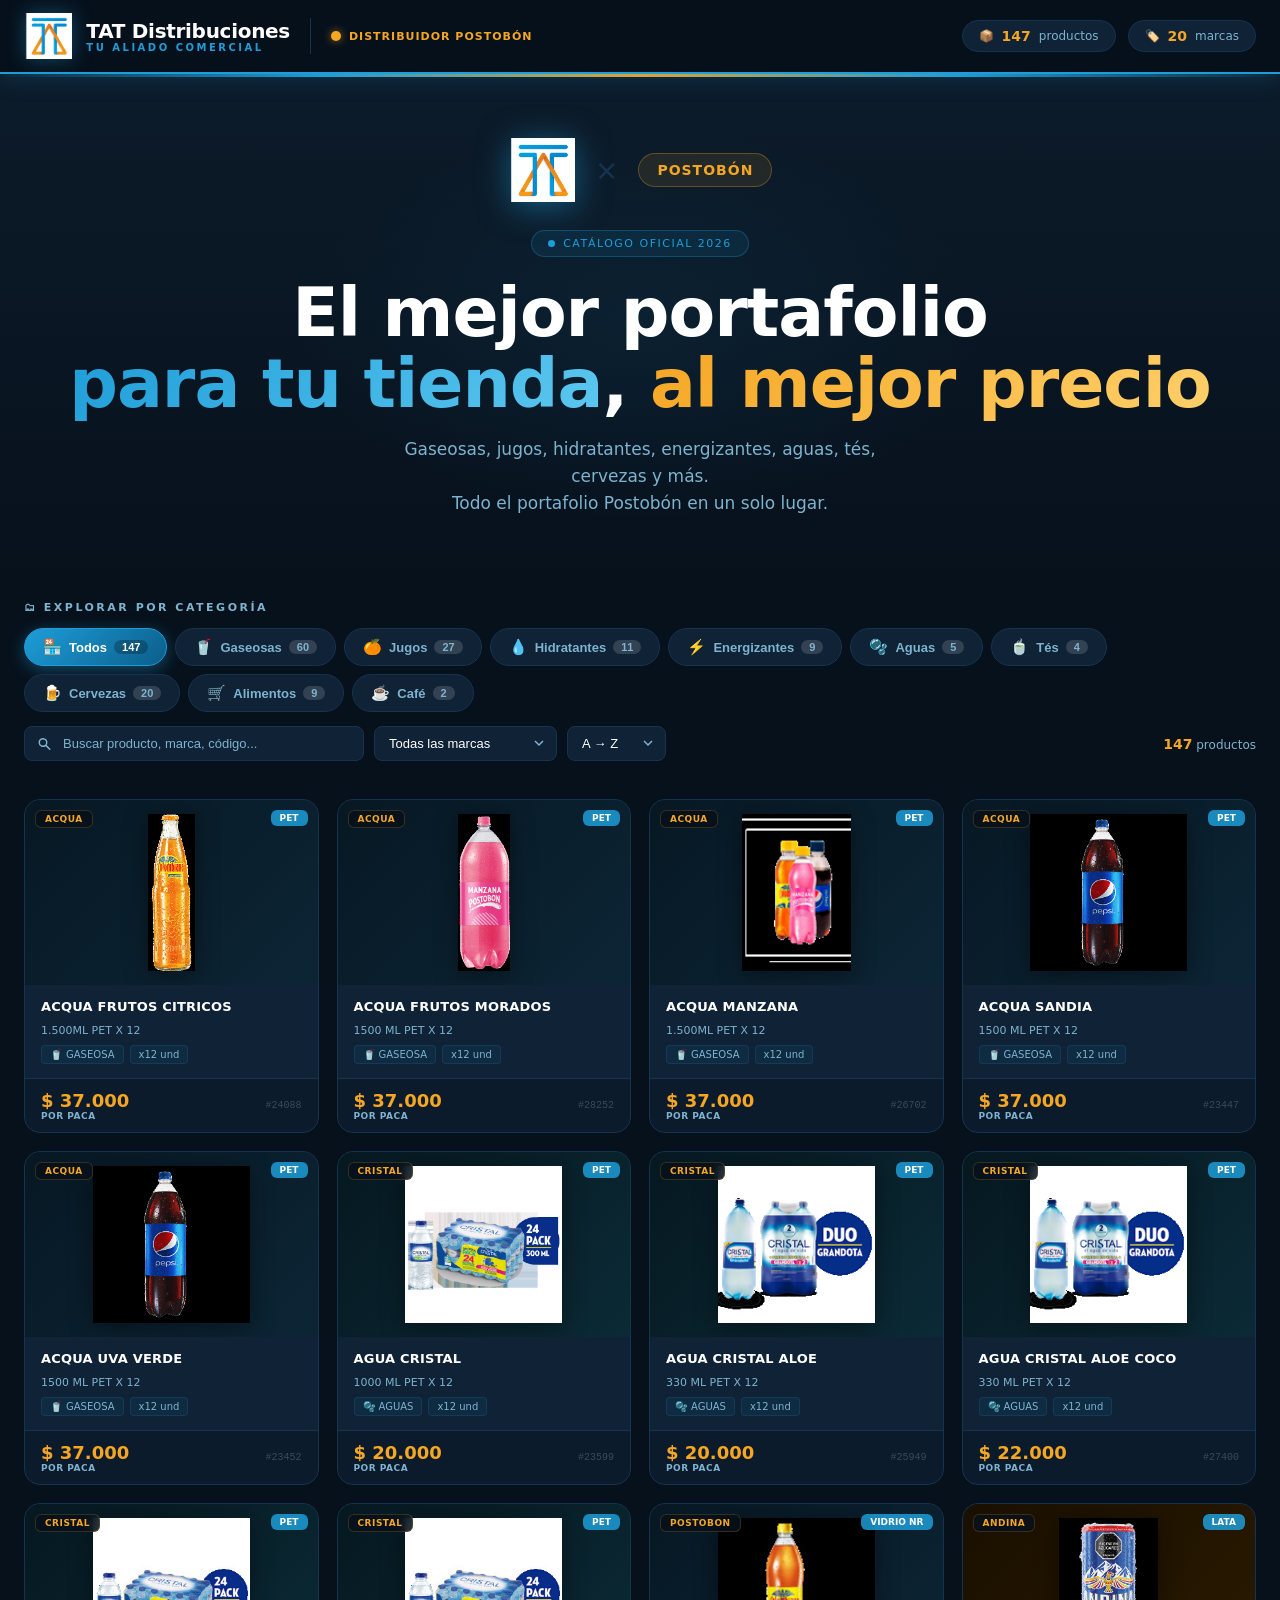
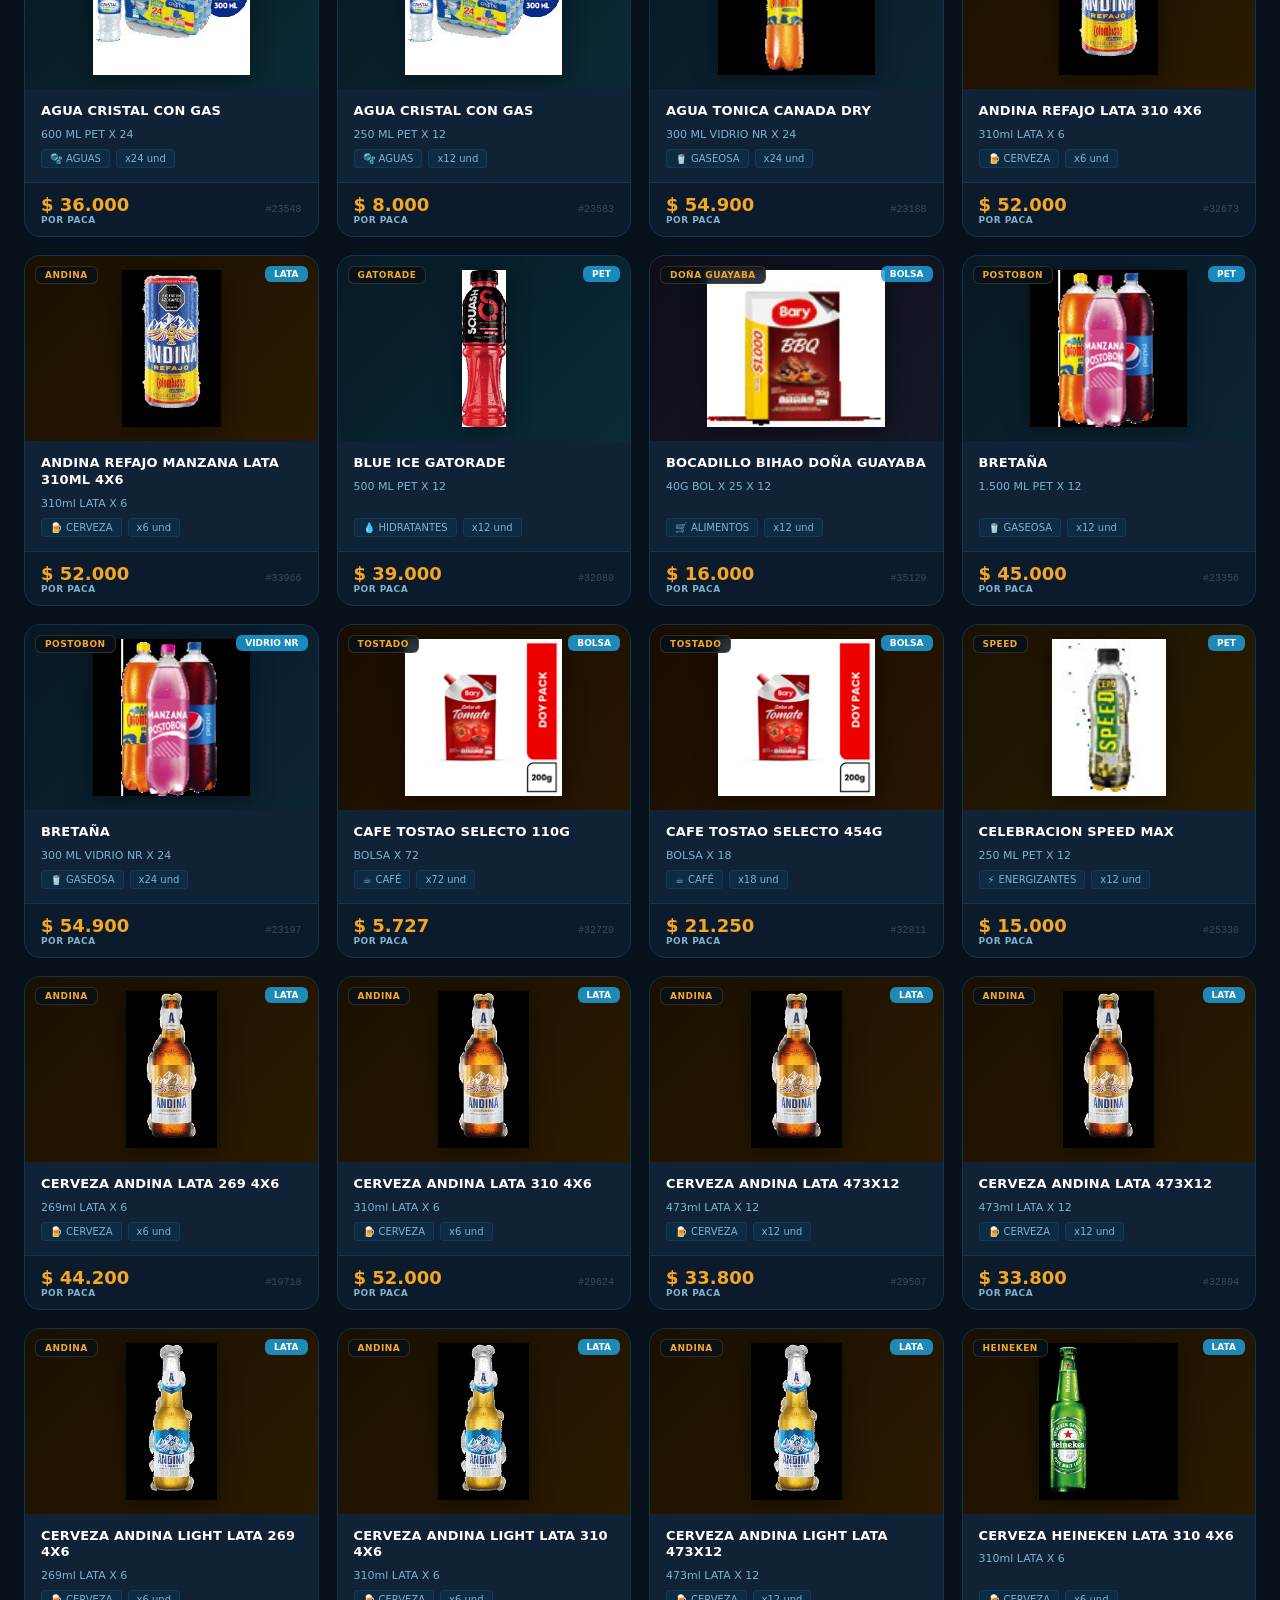
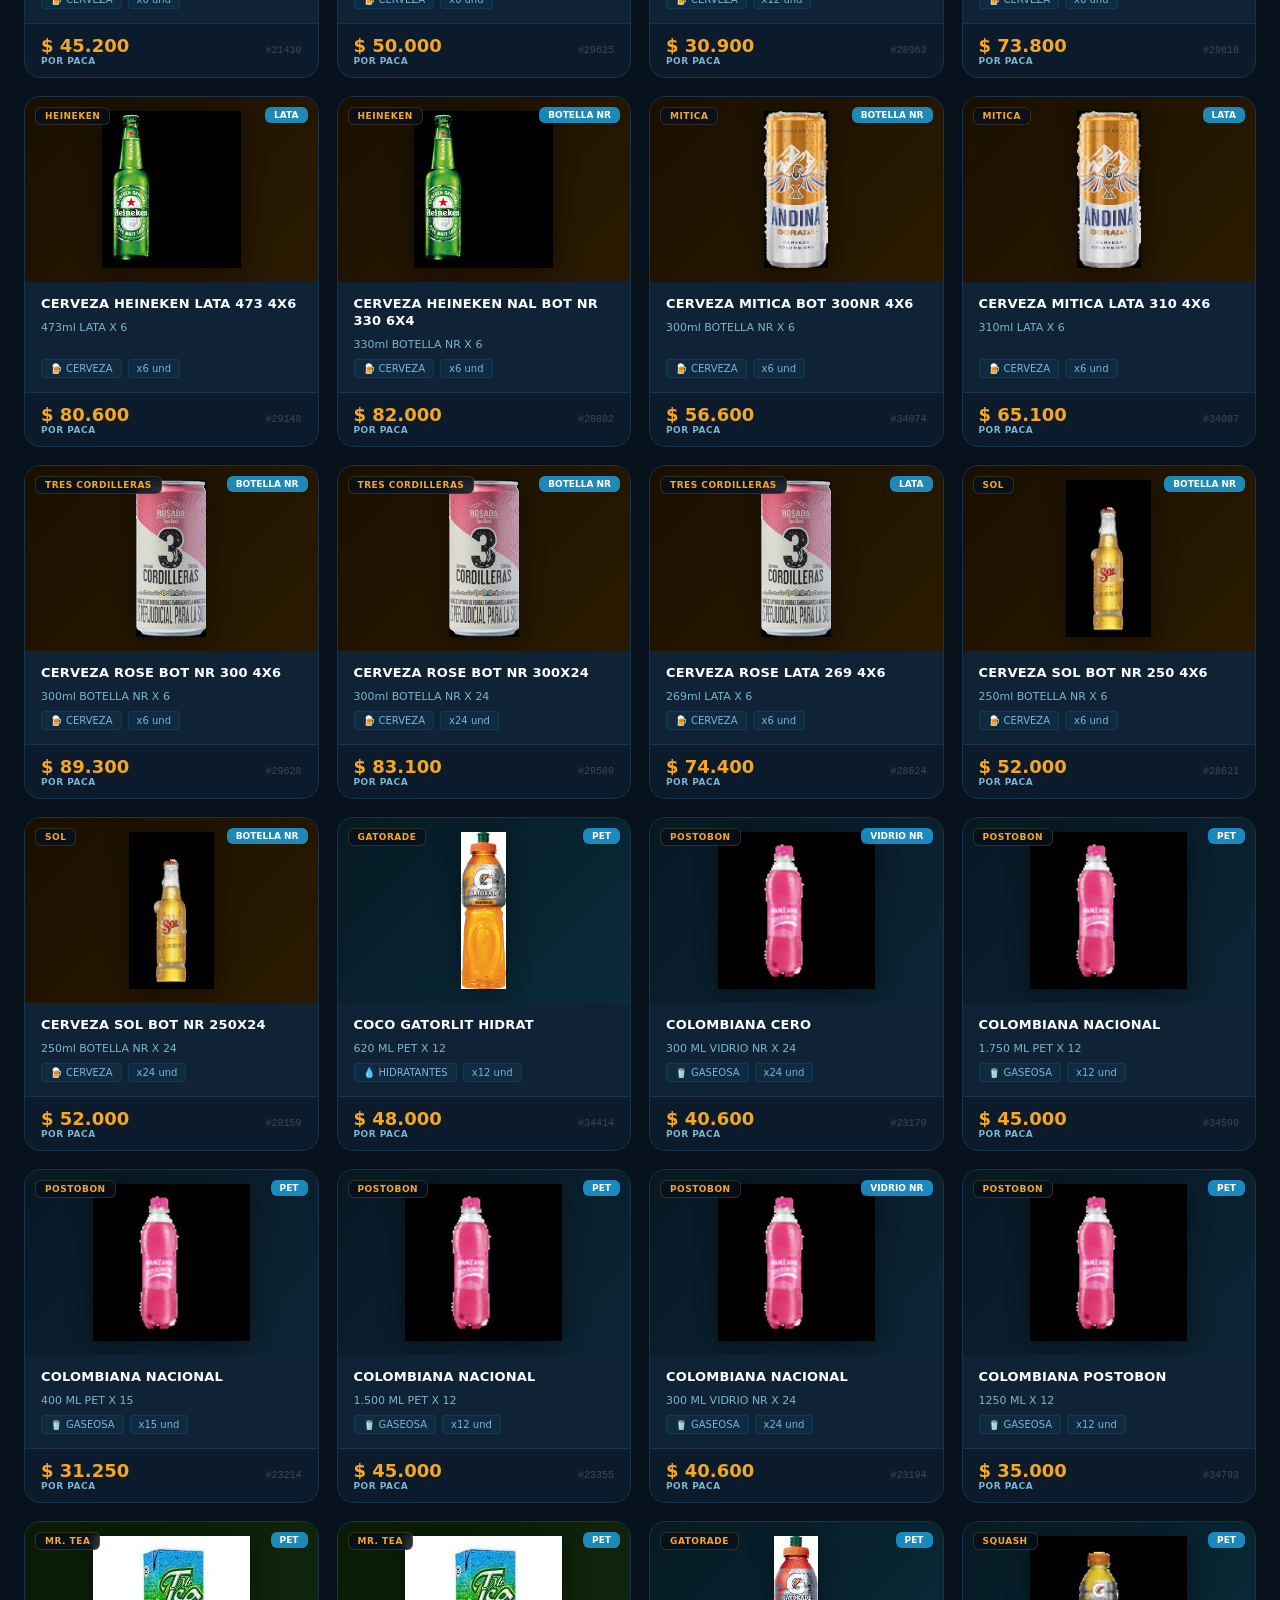
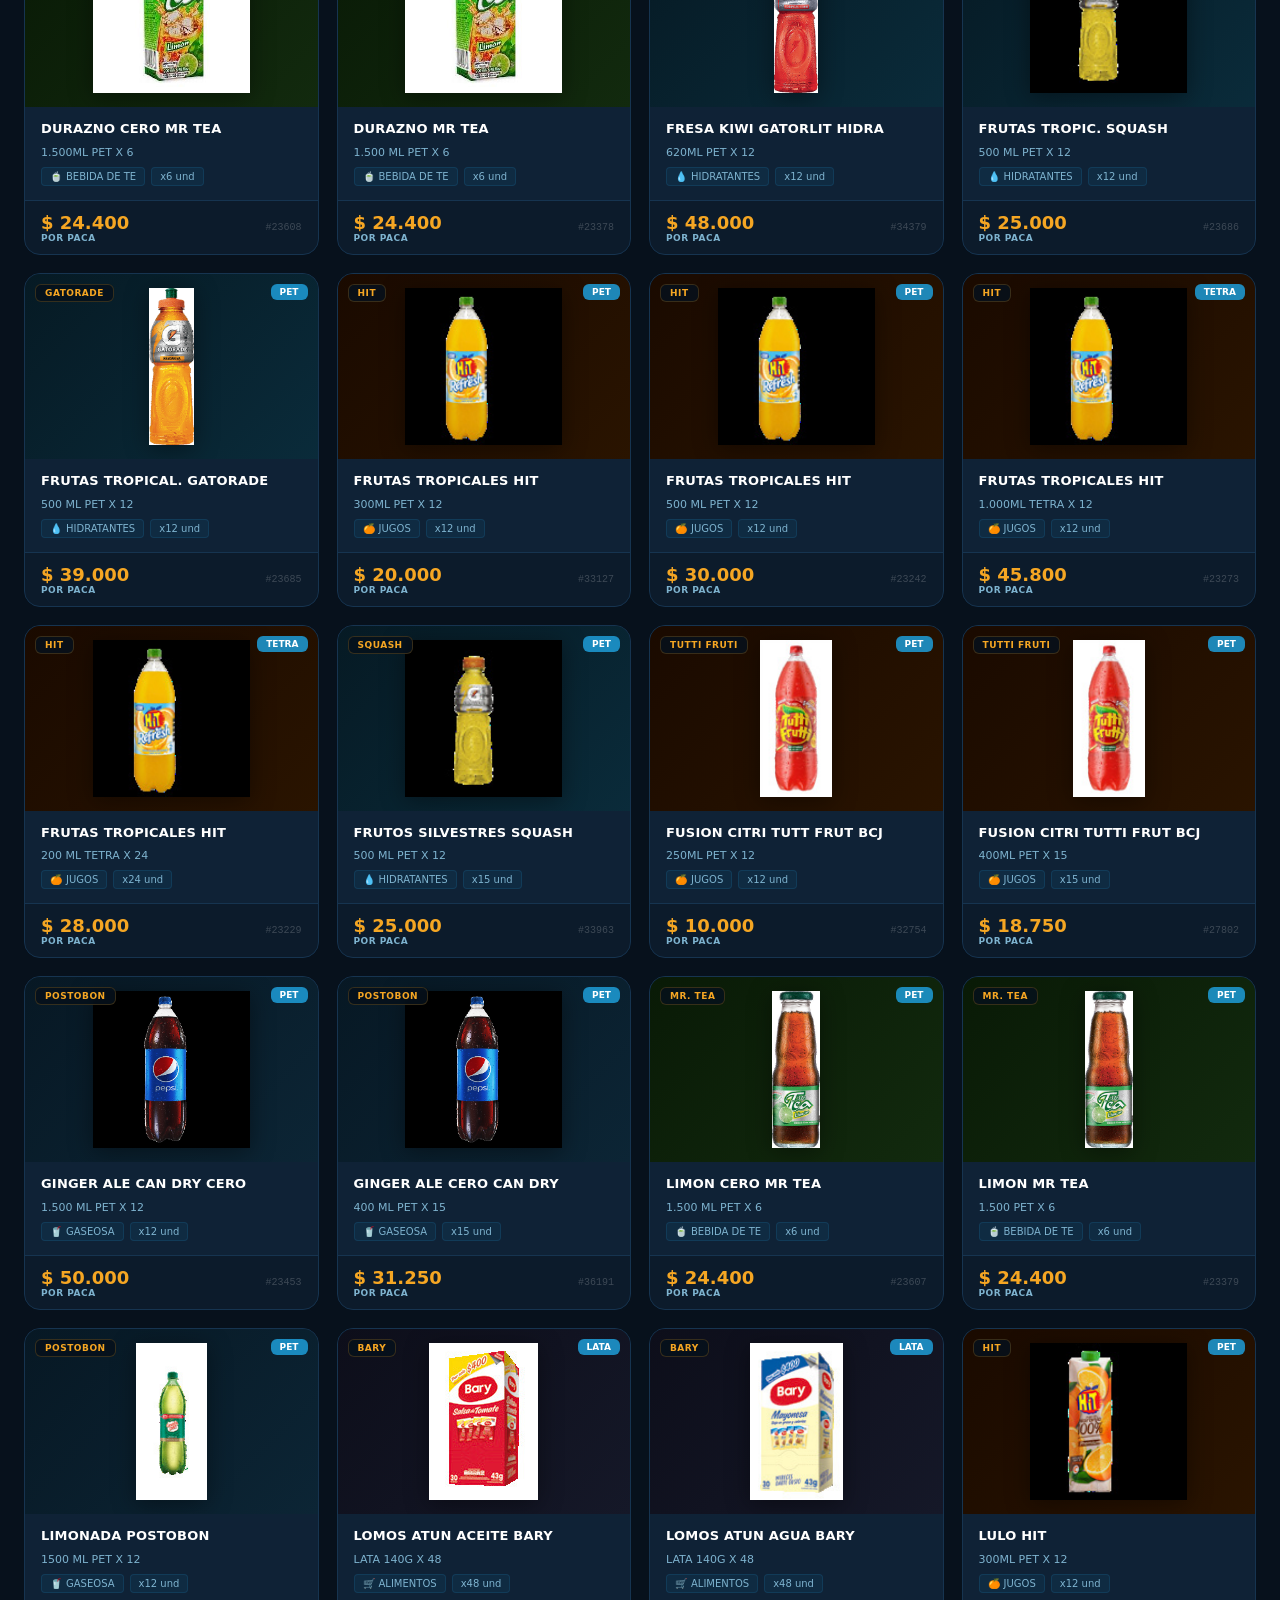
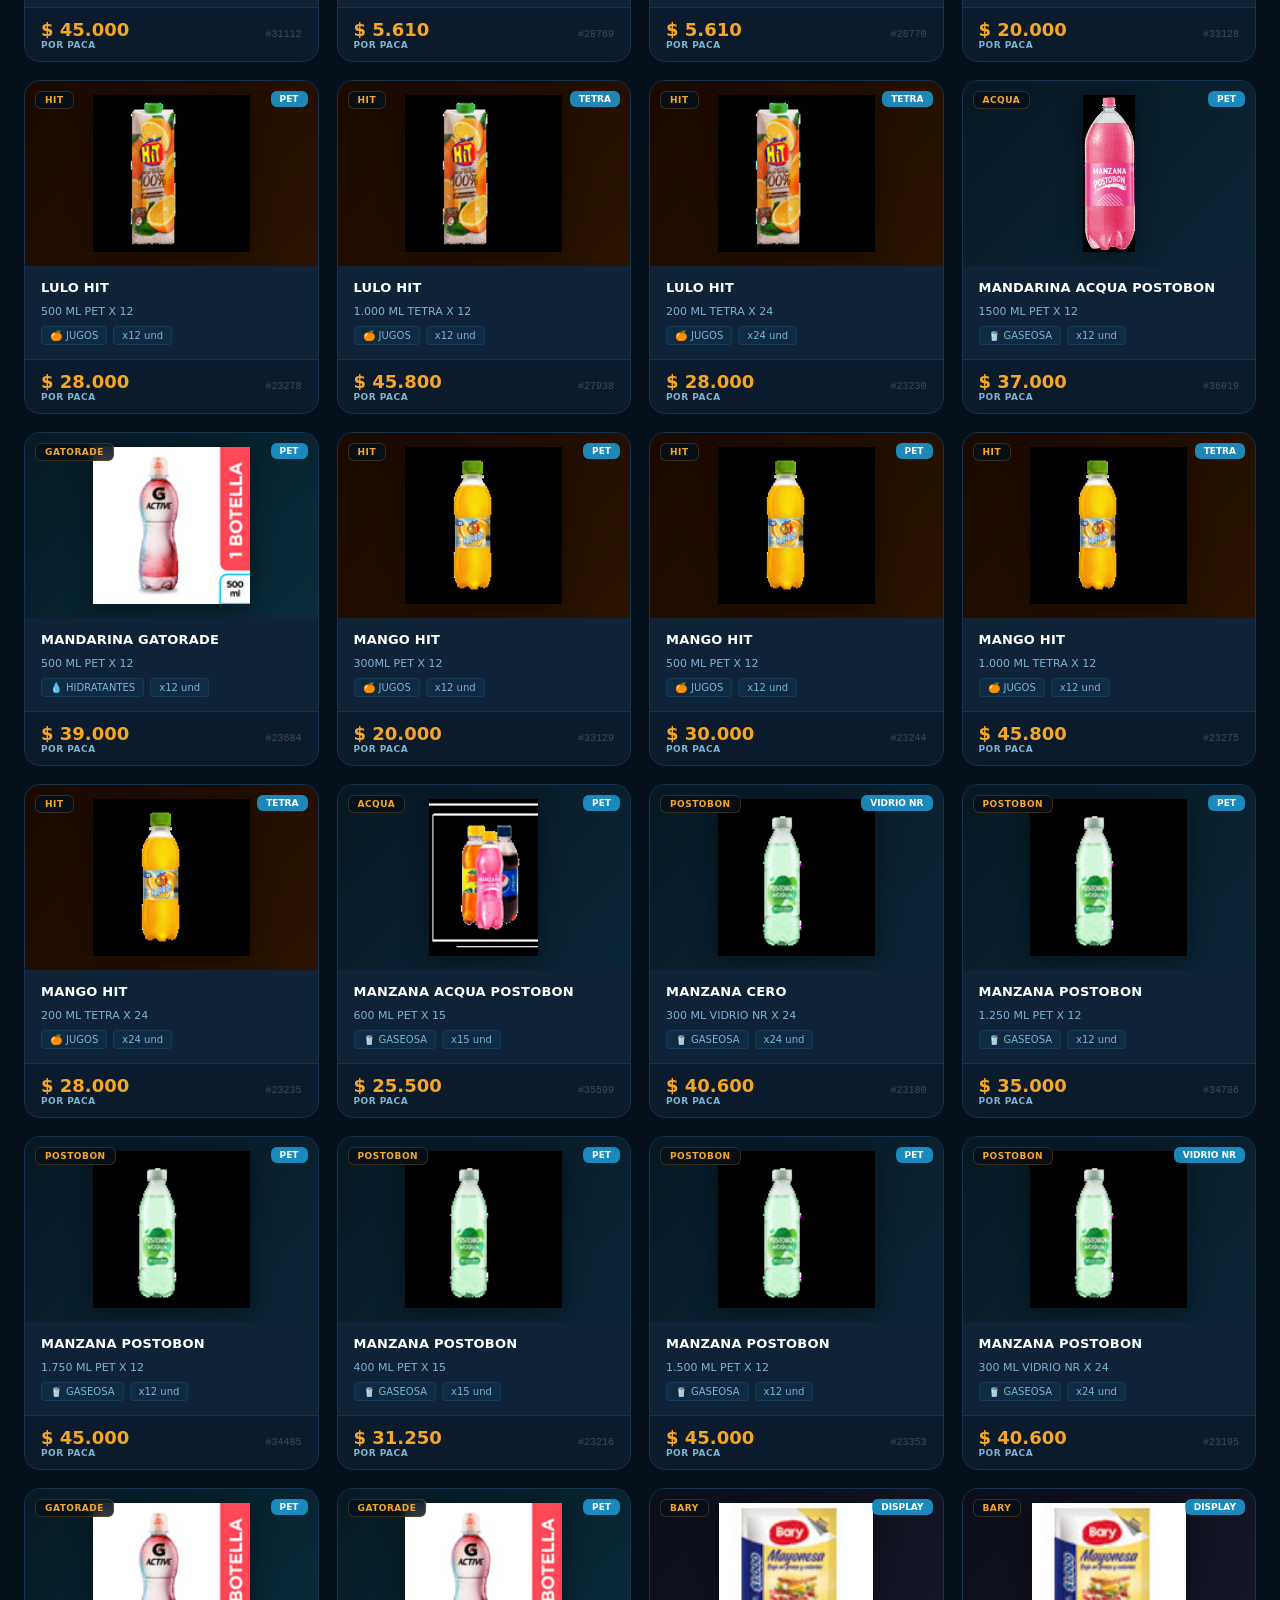
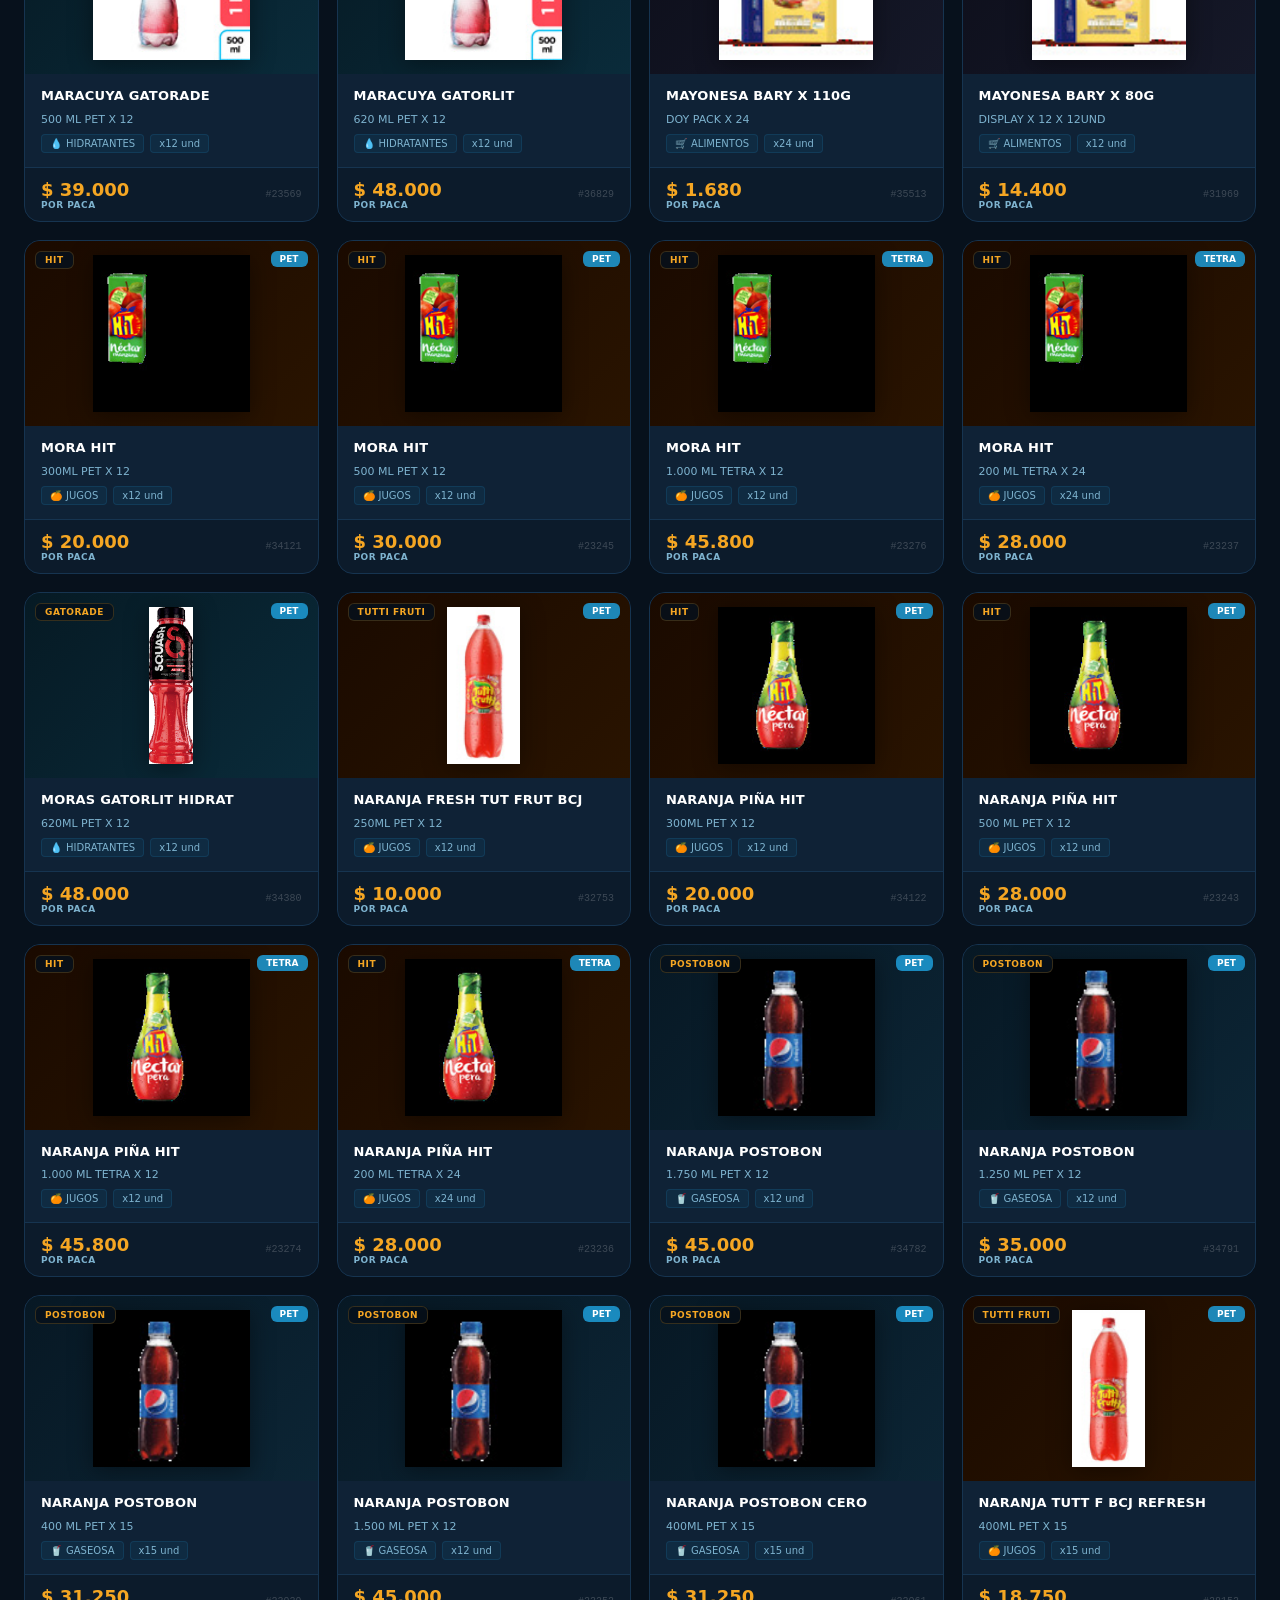
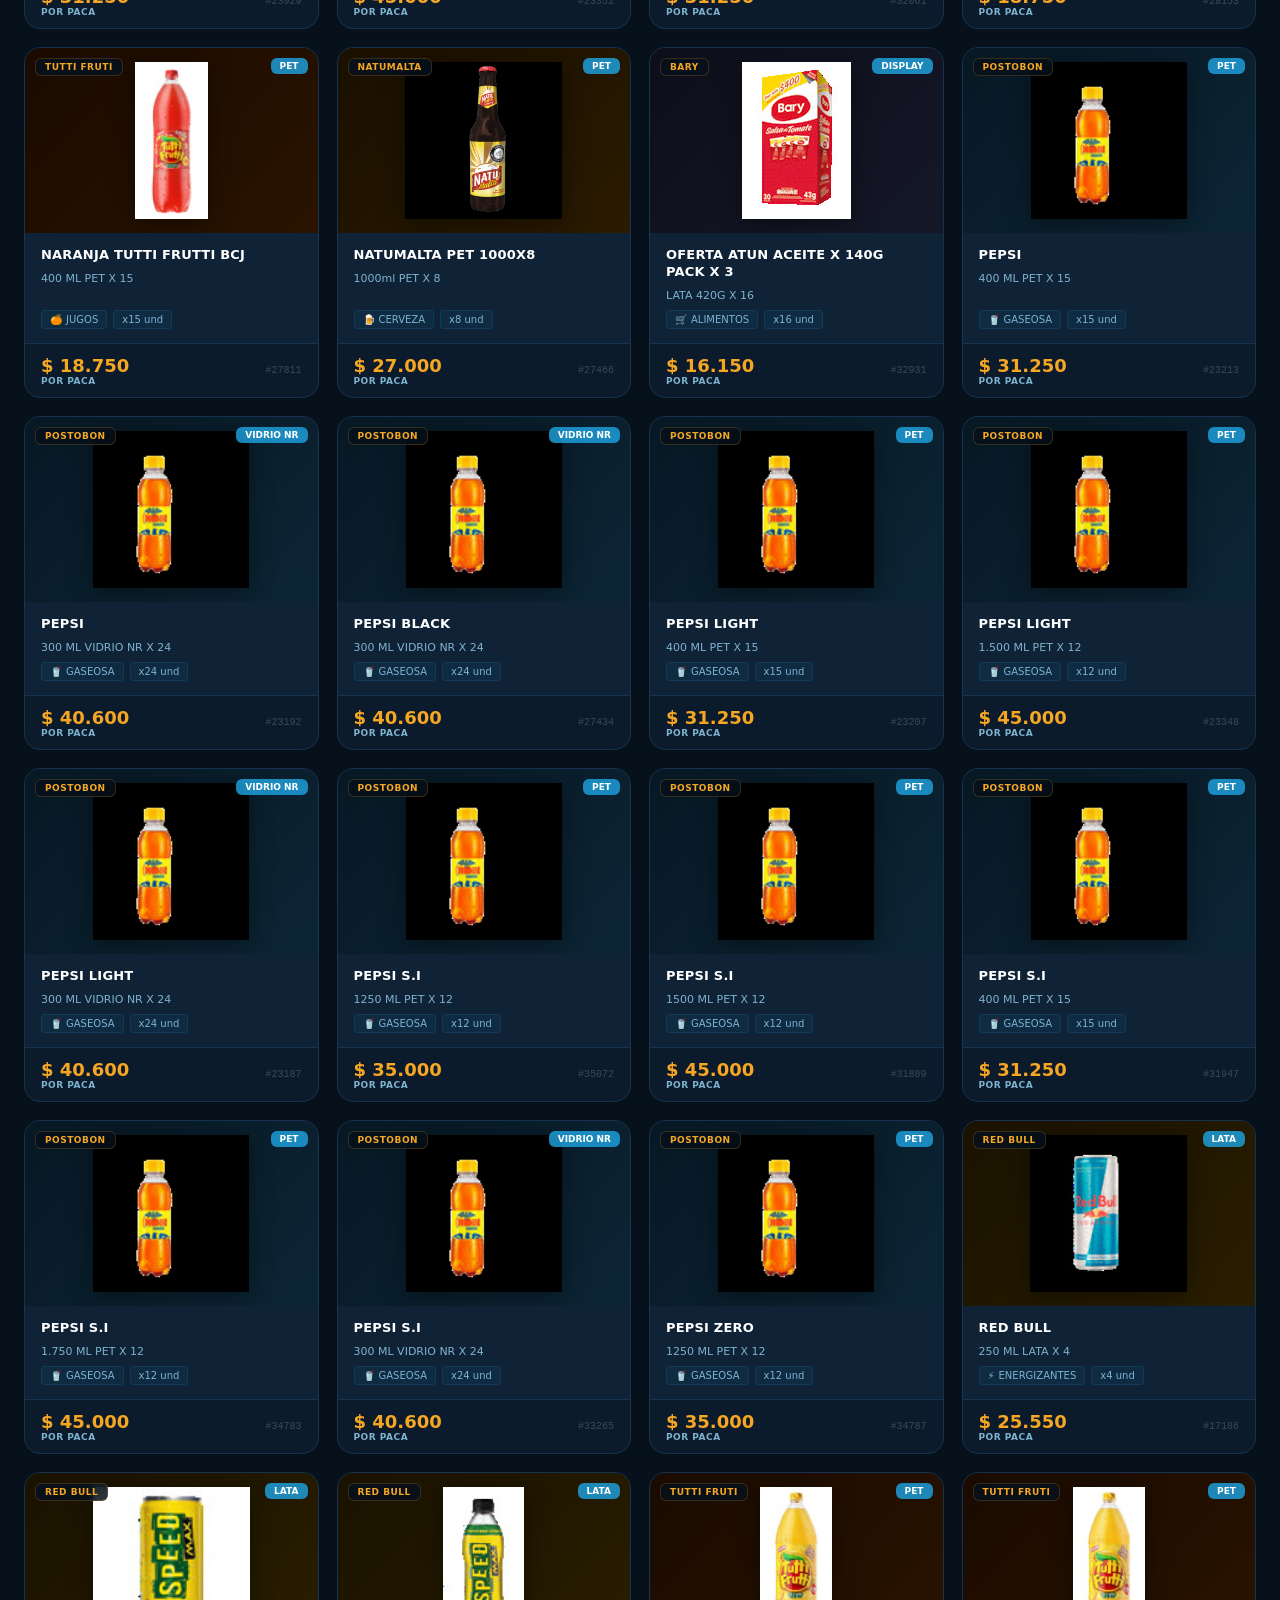
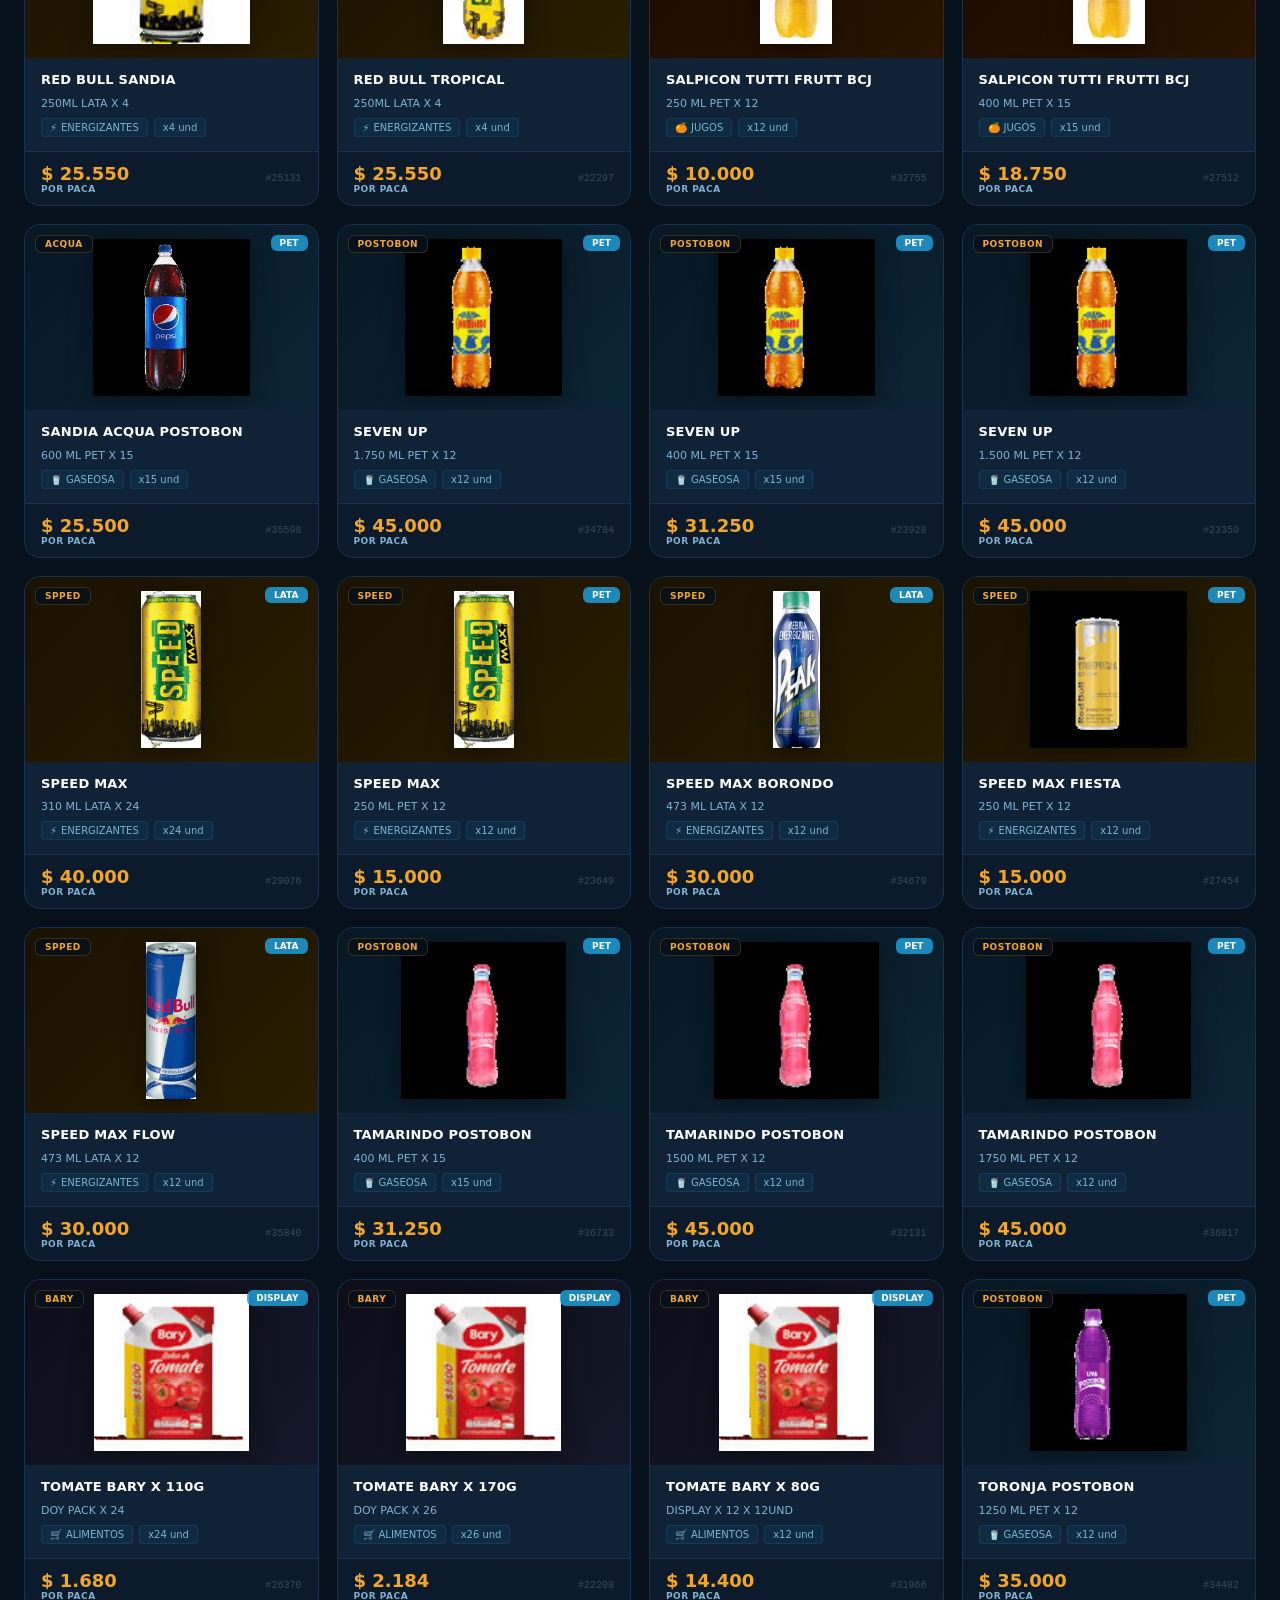
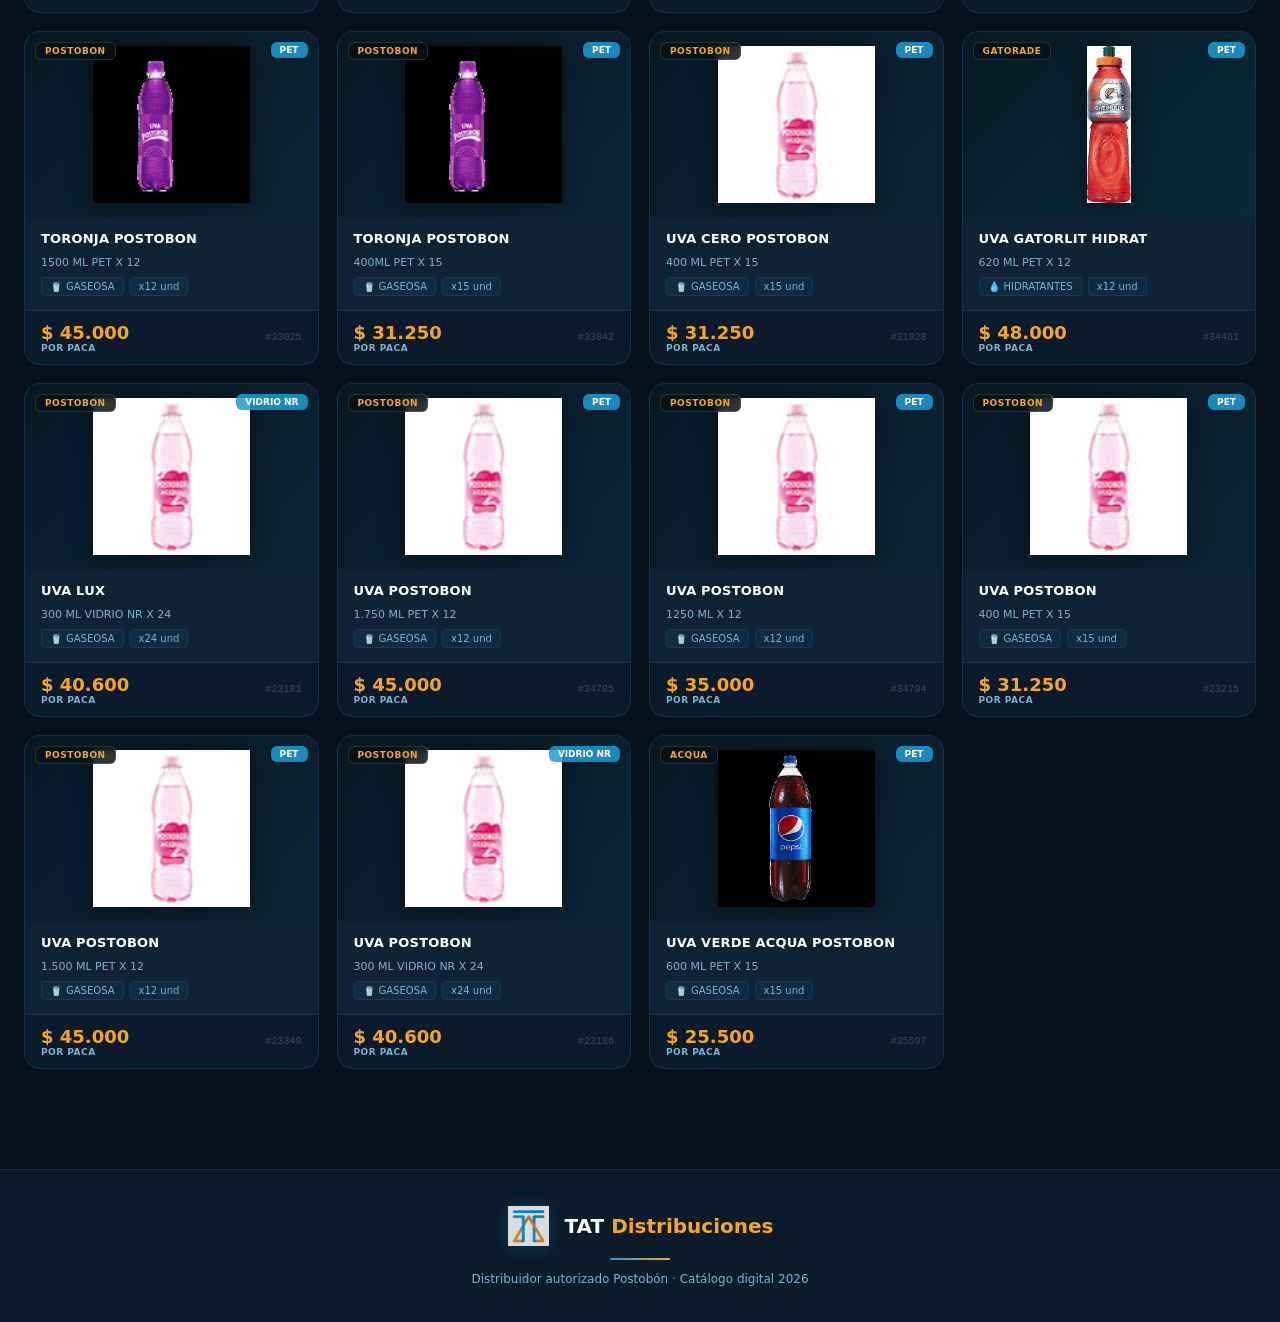
==== index.html @ f83765ce "Catalogo Postobon - TAT Distribuciones" ====
<!DOCTYPE html>
<html lang="es">
<head>
  <meta charset="UTF-8">
  <meta name="viewport" content="width=device-width, initial-scale=1.0">
  <title>Catálogo Postobón — TAT Distribuciones</title>
  <meta name="description" content="Catálogo digital de productos Postobón. Distribuido por TAT. Gaseosas, jugos, hidratantes, energizantes, aguas, cervezas y más.">
  <link rel="stylesheet" href="assets/css/styles.css">
</head>
<body>

  <!-- ===== HEADER ===== -->
  <header class="header">
    <div class="header-inner">

      <!-- Logo TAT -->
      <div class="logo-area">
        <img src="logo_tat.png" alt="TAT Distribuciones" class="logo-img">
        <div class="logo-text">
          <span class="brand">TAT Distribuciones</span>
          <span class="sub">Tu aliado comercial</span>
        </div>
      </div>

      <div class="logo-divider"></div>

      <!-- Asociación con Postobón -->
      <div class="logo-postobon">
        <div class="postobon-dot"></div>
        <span class="postobon-label">Distribuidor Postobón</span>
      </div>

      <!-- Stats -->
      <div class="header-stats">
        <div class="stat-pill">📦 <strong id="total-productos">—</strong> productos</div>
        <div class="stat-pill">🏷️ <strong id="total-marcas">—</strong> marcas</div>
      </div>

    </div>
  </header>

  <!-- ===== HERO ===== -->
  <section class="hero">
    <!-- Logos en hero -->
    <div class="hero-logo-banner">
      <img src="logo_tat.png" alt="TAT" class="hero-logo-img">
      <span class="hero-x">×</span>
      <div class="hero-postobon-badge">
        <span>Postobón</span>
      </div>
    </div>

    <div class="hero-badge">Catálogo Oficial 2026</div>

    <h1>
      El mejor portafolio<br>
      <span class="hl-azul">para tu tienda</span>,
      <span class="hl-naranja">al mejor precio</span>
    </h1>
    <p class="hero-sub">
      Gaseosas, jugos, hidratantes, energizantes, aguas, tés, cervezas y más.<br>
      Todo el portafolio Postobón en un solo lugar.
    </p>
  </section>

  <!-- ===== FILTROS DE CATEGORÍAS ===== -->
  <section class="filter-section">
    <div class="filter-title">🗂 Explorar por categoría</div>
    <div class="cat-tabs" id="cat-tabs"></div>
  </section>

  <!-- ===== FILTROS SECUNDARIOS ===== -->
  <div class="secondary-filters">

    <!-- BÚSQUEDA aquí junto a los filtros -->
    <div class="search-wrapper-inline">
      <svg class="search-icon-inline" viewBox="0 0 20 20" fill="currentColor" width="15" height="15">
        <path fill-rule="evenodd" d="M8 4a4 4 0 100 8 4 4 0 000-8zM2 8a6 6 0 1110.89 3.476l4.817 4.817a1 1 0 01-1.414 1.414l-4.816-4.816A6 6 0 012 8z" clip-rule="evenodd"/>
      </svg>
      <input
        type="search"
        id="search-input"
        class="search-input-inline"
        placeholder="Buscar producto, marca, código..."
        autocomplete="off"
      >
    </div>

    <select id="filter-marca" class="filter-select" title="Filtrar por marca">
      <option value="TODAS">Todas las marcas</option>
    </select>

    <select id="filter-orden" class="filter-select" title="Ordenar">
      <option value="nombre">A → Z</option>
      <option value="precio-asc">Precio ↑</option>
      <option value="precio-desc">Precio ↓</option>
      <option value="codigo">Código</option>
      <option value="marca">Marca</option>
    </select>

    <div class="results-info" id="results-count"><strong>—</strong> productos</div>
  </div>

  <!-- ===== GRID DE PRODUCTOS ===== -->
  <main class="products-section">
    <div class="products-grid" id="products-grid"></div>
    <div class="empty-state" id="empty-state">
      <div class="empty-icon">🔍</div>
      <h3>Sin resultados</h3>
      <p>Intenta con otro término o cambia los filtros.</p>
    </div>
  </main>

  <!-- ===== MODAL ===== -->
  <div class="modal-overlay" id="modal-overlay">
    <div class="modal" role="dialog" aria-modal="true">
      <div class="modal-header">
        <span class="modal-cat-badge" id="modal-cat">Categoría</span>
        <button class="modal-close" onclick="cerrarModal()" aria-label="Cerrar">✕</button>
      </div>

      <div class="modal-image" id="modal-image"></div>

      <div class="modal-body">
        <h2 class="modal-nombre" id="modal-nombre"></h2>
        <p class="modal-presentacion" id="modal-presentacion"></p>

        <div class="modal-precio-block">
          <div class="modal-precio" id="modal-precio"></div>
          <div class="modal-precio-info">
            <span>Precio por paca</span>
            <strong id="modal-unidades"></strong>
          </div>
        </div>

        <div class="modal-grid">
          <div class="modal-field">
            <div class="modal-field-label">🏷️ Marca</div>
            <div class="modal-field-value" id="modal-marca"></div>
          </div>
          <div class="modal-field">
            <div class="modal-field-label">🍓 Sabor</div>
            <div class="modal-field-value" id="modal-sabor"></div>
          </div>
          <div class="modal-field">
            <div class="modal-field-label">📦 Embalaje</div>
            <div class="modal-field-value" id="modal-embalaje"></div>
          </div>
          <div class="modal-field">
            <div class="modal-field-label">⚖️ Peso unitario</div>
            <div class="modal-field-value" id="modal-peso"></div>
          </div>
          <div class="modal-field">
            <div class="modal-field-label">🔢 ID Producto</div>
            <div class="modal-field-value" id="modal-id"></div>
          </div>
          <div class="modal-field">
            <div class="modal-field-label">📊 Almacenaje</div>
            <div class="modal-field-value">Seco</div>
          </div>
        </div>

        <div class="modal-barcode">
          <div>
            <div class="modal-field-label" style="margin-bottom:4px">🔍 Código de barras</div>
            <div class="barcode-number" id="modal-barcode-num"></div>
          </div>
        </div>
      </div>
    </div>
  </div>

  <!-- ===== SCROLL TOP ===== -->
  <button class="scroll-top" id="scroll-top" onclick="window.scrollTo({top:0,behavior:'smooth'})" aria-label="Ir arriba">↑</button>

  <!-- ===== FOOTER ===== -->
  <footer class="footer">
    <div class="footer-logo">
      <img src="logo_tat.png" alt="TAT" class="footer-logo-img">
      <div class="footer-brand">TAT <span>Distribuciones</span></div>
    </div>
    <div class="footer-line"></div>
    <p class="footer-text">Distribuidor autorizado Postobón · Catálogo digital 2026</p>
  </footer>

  <!-- ===== SCRIPTS ===== -->
  <script src="assets/js/productos.js"></script>
  <script src="assets/js/app.js"></script>
  <script>
    document.addEventListener('DOMContentLoaded', () => {
      document.body.classList.add('loaded');
    });
  </script>

</body>
</html>
---- assets/css/styles.css ----
/* ===== RESET & BASE ===== */
*, *::before, *::after { box-sizing: border-box; margin: 0; padding: 0; }

:root {
  /* ===== COLORES TAT / DISTRIBUIDORA ===== */
  --azul:          #1E9DD8;
  --azul-oscuro:   #1580B5;
  --azul-profundo: #0B5E8A;
  --naranja:       #F5A623;
  --naranja-oscuro:#D4881A;
  --naranja-claro: #FFB940;

  /* ===== FONDOS ===== */
  --fondo:         #07111C;
  --fondo-medio:   #0C1B2A;
  --fondo-card:    #0F2236;
  --fondo-borde:   #163450;
  --fondo-hover:   #1A3D5C;

  /* ===== TEXTO ===== */
  --blanco:        #ffffff;
  --gris-claro:    #e0edf5;
  --gris-texto:    #7EB3CF;

  /* ===== UTILIDADES ===== */
  --sombra:        0 8px 32px rgba(0,0,0,0.5);
  --sombra-azul:   0 8px 32px rgba(30,157,216,0.25);
  --sombra-naranja:0 8px 32px rgba(245,166,35,0.25);
  --radio:         16px;
  --radio-sm:      8px;
  --transicion:    all 0.3s cubic-bezier(0.4, 0, 0.2, 1);
}

html { scroll-behavior: smooth; }

body {
  font-family: 'Segoe UI', system-ui, -apple-system, sans-serif;
  background: var(--fondo);
  color: var(--blanco);
  min-height: 100vh;
  overflow-x: hidden;
}

body { opacity: 0; transition: opacity 0.3s ease; }
body.loaded { opacity: 1; }

/* ===== SCROLLBAR ===== */
::-webkit-scrollbar { width: 6px; }
::-webkit-scrollbar-track { background: var(--fondo-medio); }
::-webkit-scrollbar-thumb { background: var(--azul); border-radius: 3px; }
::-webkit-scrollbar-thumb:hover { background: var(--naranja); }

/* ===== HEADER ===== */
.header {
  position: sticky;
  top: 0;
  z-index: 100;
  background: rgba(7,17,28,0.97);
  backdrop-filter: blur(20px);
  border-bottom: 2px solid var(--azul);
  box-shadow: 0 4px 24px rgba(30,157,216,0.2);
}

.header-inner {
  max-width: 1400px;
  margin: 0 auto;
  padding: 0 24px;
  height: 72px;
  display: flex;
  align-items: center;
  gap: 20px;
}

/* Eliminar el search viejo del header si queda vacío */
.search-wrapper { display: none; }
.search-input { display: none; }

/* ===== LOGO ===== */
.logo-area {
  display: flex;
  align-items: center;
  gap: 14px;
  flex-shrink: 0;
}

.logo-img {
  height: 46px;
  width: auto;
  filter: drop-shadow(0 0 10px rgba(30,157,216,0.4));
}

.logo-text {
  display: flex;
  flex-direction: column;
  line-height: 1.1;
}

.logo-text .brand {
  font-size: 20px;
  font-weight: 800;
  color: var(--blanco);
  letter-spacing: -0.3px;
}

.logo-text .sub {
  font-size: 10px;
  color: var(--azul);
  font-weight: 600;
  letter-spacing: 2.5px;
  text-transform: uppercase;
}

.logo-divider {
  width: 1px;
  height: 36px;
  background: var(--fondo-borde);
  flex-shrink: 0;
}

.logo-postobon {
  display: flex;
  align-items: center;
  gap: 8px;
}

.postobon-dot {
  width: 10px;
  height: 10px;
  background: var(--naranja);
  border-radius: 50%;
  box-shadow: 0 0 8px rgba(245,166,35,0.6);
  animation: pulse-dot 2s infinite;
}

@keyframes pulse-dot {
  0%, 100% { transform: scale(1); opacity: 1; }
  50% { transform: scale(1.3); opacity: 0.7; }
}

.postobon-label {
  font-size: 11px;
  color: var(--naranja);
  font-weight: 700;
  letter-spacing: 1px;
  text-transform: uppercase;
}

/* ===== SEARCH ===== */
.search-wrapper {
  flex: 1;
  max-width: 480px;
  position: relative;
}

.search-input {
  width: 100%;
  padding: 11px 18px 11px 46px;
  background: var(--fondo-card);
  border: 1.5px solid var(--fondo-borde);
  border-radius: 50px;
  color: var(--blanco);
  font-size: 14px;
  outline: none;
  transition: var(--transicion);
}

.search-input::placeholder { color: var(--gris-texto); }

.search-input:focus {
  border-color: var(--azul);
  box-shadow: 0 0 0 3px rgba(30,157,216,0.15);
  background: var(--fondo-hover);
}

.search-icon {
  position: absolute;
  left: 16px;
  top: 50%;
  transform: translateY(-50%);
  color: var(--gris-texto);
  pointer-events: none;
}

/* ===== HEADER STATS ===== */
.header-stats {
  display: flex;
  gap: 12px;
  margin-left: auto;
  flex-shrink: 0;
}

.stat-pill {
  display: flex;
  align-items: center;
  gap: 8px;
  background: var(--fondo-card);
  border: 1px solid var(--fondo-borde);
  border-radius: 50px;
  padding: 7px 16px;
  font-size: 12px;
  color: var(--gris-texto);
}

.stat-pill strong {
  color: var(--naranja);
  font-size: 14px;
  font-weight: 800;
}

/* ===== HERO ===== */
.hero {
  position: relative;
  overflow: hidden;
  padding: 64px 24px 56px;
  text-align: center;
  background: linear-gradient(180deg, var(--fondo-medio) 0%, var(--fondo) 100%);
}

/* Línea decorativa azul arriba */
.hero::before {
  content: '';
  position: absolute;
  top: 0; left: 0; right: 0;
  height: 3px;
  background: linear-gradient(90deg, transparent, var(--azul), var(--naranja), var(--azul), transparent);
}

/* Glow radial */
.hero::after {
  content: '';
  position: absolute;
  top: 50%; left: 50%;
  transform: translate(-50%, -50%);
  width: 700px;
  height: 400px;
  background: radial-gradient(ellipse, rgba(30,157,216,0.08) 0%, transparent 70%);
  pointer-events: none;
}

.hero-logo-banner {
  display: flex;
  align-items: center;
  justify-content: center;
  gap: 20px;
  margin-bottom: 28px;
  position: relative;
  z-index: 1;
}

.hero-logo-img {
  height: 64px;
  width: auto;
  filter: drop-shadow(0 4px 16px rgba(30,157,216,0.5));
}

.hero-x {
  font-size: 28px;
  color: var(--fondo-borde);
  font-weight: 300;
}

.hero-postobon-badge {
  display: flex;
  align-items: center;
  gap: 8px;
  background: rgba(245,166,35,0.1);
  border: 1.5px solid rgba(245,166,35,0.3);
  border-radius: 50px;
  padding: 8px 18px;
}

.hero-postobon-badge span {
  font-size: 14px;
  font-weight: 800;
  color: var(--naranja);
  letter-spacing: 1px;
  text-transform: uppercase;
}

.hero-badge {
  display: inline-flex;
  align-items: center;
  gap: 8px;
  background: rgba(30,157,216,0.1);
  border: 1px solid rgba(30,157,216,0.3);
  border-radius: 50px;
  padding: 6px 16px;
  font-size: 11px;
  color: var(--azul);
  letter-spacing: 1.5px;
  text-transform: uppercase;
  margin-bottom: 20px;
  position: relative;
  z-index: 1;
}

.hero-badge::before {
  content: '';
  width: 7px;
  height: 7px;
  background: var(--azul);
  border-radius: 50%;
  animation: blink 1.5s infinite;
}

@keyframes blink { 0%,100%{opacity:1}50%{opacity:0.2} }

.hero h1 {
  font-size: clamp(34px, 5.5vw, 68px);
  font-weight: 900;
  line-height: 1.05;
  position: relative;
  z-index: 1;
  margin-bottom: 16px;
  letter-spacing: -1px;
}

.hero h1 .hl-azul {
  background: linear-gradient(135deg, var(--azul) 0%, #5DC8F0 100%);
  -webkit-background-clip: text;
  -webkit-text-fill-color: transparent;
  background-clip: text;
}

.hero h1 .hl-naranja {
  background: linear-gradient(135deg, var(--naranja) 0%, #FFD06A 100%);
  -webkit-background-clip: text;
  -webkit-text-fill-color: transparent;
  background-clip: text;
}

.hero-sub {
  font-size: 17px;
  color: var(--gris-texto);
  max-width: 520px;
  margin: 0 auto;
  position: relative;
  z-index: 1;
  line-height: 1.6;
}

/* ===== CATEGORIAS ===== */
.filter-section {
  padding: 28px 24px 0;
  max-width: 1400px;
  margin: 0 auto;
}

.filter-title {
  font-size: 11px;
  font-weight: 700;
  color: var(--gris-texto);
  text-transform: uppercase;
  letter-spacing: 2.5px;
  margin-bottom: 14px;
}

.cat-tabs {
  display: flex;
  gap: 8px;
  flex-wrap: wrap;
}

.cat-btn {
  display: flex;
  align-items: center;
  gap: 7px;
  padding: 9px 18px;
  border-radius: 50px;
  border: 1.5px solid var(--fondo-borde);
  background: var(--fondo-card);
  color: var(--gris-texto);
  font-size: 13px;
  font-weight: 600;
  cursor: pointer;
  transition: var(--transicion);
  white-space: nowrap;
}

.cat-btn:hover {
  border-color: var(--azul);
  color: var(--blanco);
  background: var(--fondo-hover);
  transform: translateY(-2px);
  box-shadow: var(--sombra-azul);
}

.cat-btn.active {
  background: linear-gradient(135deg, var(--azul), var(--azul-profundo));
  border-color: var(--azul);
  color: var(--blanco);
  box-shadow: 0 4px 16px rgba(30,157,216,0.4);
}

.cat-btn .cat-icon { font-size: 15px; }

.cat-btn .cat-count {
  background: rgba(255,255,255,0.15);
  border-radius: 50px;
  padding: 1px 8px;
  font-size: 11px;
}

.cat-btn.active .cat-count { background: rgba(0,0,0,0.25); }

/* ===== BUSCADOR EN ZONA DE FILTROS ===== */
.secondary-filters {
  padding: 14px 24px 18px;
  max-width: 1400px;
  margin: 0 auto;
  display: flex;
  gap: 10px;
  flex-wrap: wrap;
  align-items: center;
}

.search-wrapper-inline {
  position: relative;
  flex: 1;
  min-width: 200px;
  max-width: 340px;
}

.search-icon-inline {
  position: absolute;
  left: 13px;
  top: 50%;
  transform: translateY(-50%);
  color: var(--gris-texto);
  pointer-events: none;
}

.search-input-inline {
  width: 100%;
  padding: 9px 16px 9px 38px;
  background: var(--fondo-card);
  border: 1.5px solid var(--fondo-borde);
  border-radius: var(--radio-sm);
  color: var(--blanco);
  font-size: 13px;
  outline: none;
  transition: var(--transicion);
}

.search-input-inline::placeholder { color: var(--gris-texto); }

.search-input-inline:focus {
  border-color: var(--azul);
  box-shadow: 0 0 0 2px rgba(30,157,216,0.15);
  background: var(--fondo-hover);
}

/* Eliminar estilos del search viejo del header */

.filter-select {
  padding: 9px 36px 9px 14px;
  background: var(--fondo-card);
  border: 1.5px solid var(--fondo-borde);
  border-radius: var(--radio-sm);
  color: var(--blanco);
  font-size: 13px;
  outline: none;
  cursor: pointer;
  transition: var(--transicion);
  appearance: none;
  background-image: url("data:image/svg+xml,%3Csvg xmlns='http://www.w3.org/2000/svg' width='10' height='7'%3E%3Cpath d='M1 1l4 4 4-4' stroke='%237EB3CF' fill='none' stroke-width='1.5'/%3E%3C/svg%3E");
  background-repeat: no-repeat;
  background-position: right 12px center;
}

.filter-select:focus {
  border-color: var(--azul);
  box-shadow: 0 0 0 2px rgba(30,157,216,0.15);
}

.filter-select option { background: var(--fondo-medio); }

.results-info {
  margin-left: auto;
  font-size: 12px;
  color: var(--gris-texto);
}

.results-info strong { color: var(--naranja); font-size: 14px; font-weight: 800; }

/* ===== GRID ===== */
.products-section {
  max-width: 1400px;
  margin: 0 auto;
  padding: 20px 24px 40px;
}

.products-grid {
  display: grid;
  grid-template-columns: repeat(auto-fill, minmax(255px, 1fr));
  gap: 18px;
}

/* ===== CARD ===== */
.product-card {
  background: var(--fondo-card);
  border: 1.5px solid var(--fondo-borde);
  border-radius: var(--radio);
  overflow: hidden;
  cursor: pointer;
  transition: var(--transicion);
  position: relative;
  display: flex;
  flex-direction: column;
  animation: fadeInUp 0.4s ease both;
}

@keyframes fadeInUp {
  from { opacity: 0; transform: translateY(18px); }
  to { opacity: 1; transform: translateY(0); }
}

.product-card:hover {
  border-color: var(--azul);
  transform: translateY(-6px);
  box-shadow: var(--sombra-azul);
  background: var(--fondo-hover);
}

/* Acento naranja al hover en la parte superior */
.product-card::before {
  content: '';
  position: absolute;
  top: 0; left: 0; right: 0;
  height: 3px;
  background: linear-gradient(90deg, var(--azul), var(--naranja));
  opacity: 0;
  transition: opacity 0.3s;
  z-index: 1;
}

.product-card:hover::before { opacity: 1; }

/* ===== IMAGEN DE CARD ===== */
.card-image-area {
  height: 185px;
  position: relative;
  overflow: hidden;
  display: flex;
  align-items: center;
  justify-content: center;
}

.card-image-area img {
  width: 100%;
  height: 100%;
  object-fit: contain;
  padding: 14px;
  transition: transform 0.5s ease;
  filter: drop-shadow(0 4px 12px rgba(0,0,0,0.4));
}

.product-card:hover .card-image-area img { transform: scale(1.1); }

.card-image-placeholder {
  display: flex;
  flex-direction: column;
  align-items: center;
  justify-content: center;
  gap: 8px;
  width: 100%;
  height: 100%;
  transition: transform 0.5s ease;
}

.product-card:hover .card-image-placeholder { transform: scale(1.05); }

.placeholder-icon { font-size: 52px; filter: drop-shadow(0 4px 8px rgba(0,0,0,0.5)); }
.placeholder-vol { font-size: 11px; font-weight: 700; color: rgba(255,255,255,0.4); letter-spacing: 1.5px; text-transform: uppercase; }

/* Badges sobre la imagen */
.card-marca-badge {
  position: absolute;
  top: 10px; left: 10px;
  background: rgba(7,17,28,0.85);
  backdrop-filter: blur(4px);
  border-radius: 6px;
  padding: 3px 9px;
  font-size: 9px;
  font-weight: 800;
  color: var(--naranja);
  text-transform: uppercase;
  letter-spacing: 0.5px;
  border: 1px solid rgba(245,166,35,0.2);
}

.card-embalaje-badge {
  position: absolute;
  top: 10px; right: 10px;
  background: rgba(30,157,216,0.85);
  border-radius: 6px;
  padding: 3px 9px;
  font-size: 9px;
  font-weight: 700;
  color: var(--blanco);
  text-transform: uppercase;
}

/* ===== BODY CARD ===== */
.card-body {
  padding: 14px 16px;
  flex: 1;
  display: flex;
  flex-direction: column;
  gap: 8px;
}

.card-nombre {
  font-size: 13px;
  font-weight: 700;
  color: var(--blanco);
  line-height: 1.3;
  text-transform: uppercase;
  letter-spacing: 0.2px;
}

.card-presentacion {
  font-size: 11px;
  color: var(--gris-texto);
  font-weight: 500;
}

.card-meta {
  display: flex;
  gap: 6px;
  flex-wrap: wrap;
  margin-top: auto;
}

.meta-chip {
  display: flex;
  align-items: center;
  gap: 4px;
  background: rgba(30,157,216,0.08);
  border: 1px solid rgba(30,157,216,0.15);
  border-radius: 4px;
  padding: 3px 8px;
  font-size: 10px;
  color: var(--gris-texto);
}

/* ===== FOOTER CARD ===== */
.card-footer {
  padding: 11px 16px;
  border-top: 1px solid var(--fondo-borde);
  display: flex;
  align-items: center;
  justify-content: space-between;
  background: rgba(0,0,0,0.2);
}

.card-precio {
  font-size: 18px;
  font-weight: 900;
  color: var(--naranja);
}

.card-precio-label {
  font-size: 9px;
  color: var(--gris-texto);
  font-weight: 600;
  text-transform: uppercase;
  letter-spacing: 0.5px;
}

.card-id { font-size: 10px; color: rgba(255,255,255,0.2); font-family: monospace; }

/* ===== COLORES FONDO POR CATEGORÍA ===== */
.bg-gaseosa   { background: linear-gradient(135deg, #071824 0%, #0C2535 100%); }
.bg-hidratantes{ background: linear-gradient(135deg, #061A24 0%, #0A2B3A 100%); }
.bg-energizantes{ background: linear-gradient(135deg, #1A1200 0%, #2A1E00 100%); }
.bg-jugos     { background: linear-gradient(135deg, #1A0A00 0%, #2A1400 100%); }
.bg-aguas     { background: linear-gradient(135deg, #061820 0%, #0B2A36 100%); }
.bg-te        { background: linear-gradient(135deg, #091A06 0%, #122A0E 100%); }
.bg-cerveza   { background: linear-gradient(135deg, #1A1000 0%, #2A1A00 100%); }
.bg-alimentos { background: linear-gradient(135deg, #0D0E1A 0%, #151828 100%); }
.bg-cafe      { background: linear-gradient(135deg, #190D00 0%, #271600 100%); }

/* ===== MODAL ===== */
.modal-overlay {
  position: fixed;
  inset: 0;
  background: rgba(0,0,0,0.88);
  backdrop-filter: blur(10px);
  z-index: 1000;
  display: flex;
  align-items: center;
  justify-content: center;
  padding: 24px;
  opacity: 0;
  pointer-events: none;
  transition: opacity 0.3s ease;
}

.modal-overlay.open {
  opacity: 1;
  pointer-events: all;
}

.modal {
  background: var(--fondo-card);
  border: 1.5px solid var(--fondo-borde);
  border-radius: 24px;
  max-width: 540px;
  width: 100%;
  max-height: 90vh;
  overflow-y: auto;
  transform: scale(0.92) translateY(20px);
  transition: transform 0.3s cubic-bezier(0.4, 0, 0.2, 1);
}

/* Borde superior azul→naranja */
.modal::before {
  content: '';
  display: block;
  height: 4px;
  background: linear-gradient(90deg, var(--azul), var(--naranja));
  border-radius: 24px 24px 0 0;
}

.modal-overlay.open .modal { transform: scale(1) translateY(0); }

.modal-header {
  padding: 18px 22px 0;
  display: flex;
  justify-content: space-between;
  align-items: center;
}

.modal-cat-badge {
  font-size: 10px;
  font-weight: 700;
  text-transform: uppercase;
  letter-spacing: 1.5px;
  color: var(--azul);
  background: rgba(30,157,216,0.1);
  border: 1px solid rgba(30,157,216,0.25);
  border-radius: 4px;
  padding: 4px 10px;
}

.modal-close {
  width: 34px; height: 34px;
  border-radius: 50%;
  border: 1.5px solid var(--fondo-borde);
  background: transparent;
  color: var(--gris-texto);
  font-size: 16px;
  cursor: pointer;
  display: flex;
  align-items: center;
  justify-content: center;
  transition: var(--transicion);
}

.modal-close:hover {
  background: var(--azul);
  border-color: var(--azul);
  color: var(--blanco);
}

.modal-image {
  height: 220px;
  display: flex;
  align-items: center;
  justify-content: center;
  margin: 14px 22px;
  border-radius: var(--radio);
  overflow: hidden;
}

.modal-image img {
  max-height: 200px;
  max-width: 100%;
  object-fit: contain;
  filter: drop-shadow(0 8px 24px rgba(0,0,0,0.6));
  border-radius: 12px;
}

.modal-body { padding: 0 22px 22px; }

.modal-nombre {
  font-size: 21px;
  font-weight: 800;
  color: var(--blanco);
  text-transform: uppercase;
  margin-bottom: 4px;
  letter-spacing: -0.3px;
}

.modal-presentacion {
  font-size: 13px;
  color: var(--gris-texto);
  margin-bottom: 18px;
}

.modal-precio-block {
  background: linear-gradient(135deg, rgba(30,157,216,0.08), rgba(245,166,35,0.05));
  border: 1px solid rgba(30,157,216,0.2);
  border-radius: var(--radio);
  padding: 14px 18px;
  display: flex;
  align-items: center;
  gap: 16px;
  margin-bottom: 18px;
}

.modal-precio {
  font-size: 30px;
  font-weight: 900;
  color: var(--naranja);
}

.modal-precio-info { display: flex; flex-direction: column; gap: 2px; }
.modal-precio-info span { font-size: 11px; color: var(--gris-texto); }
.modal-precio-info strong { font-size: 13px; color: var(--blanco); }

.modal-grid {
  display: grid;
  grid-template-columns: 1fr 1fr;
  gap: 10px;
  margin-bottom: 16px;
}

.modal-field {
  background: rgba(255,255,255,0.03);
  border: 1px solid var(--fondo-borde);
  border-radius: var(--radio-sm);
  padding: 11px 13px;
}

.modal-field-label {
  font-size: 9px;
  font-weight: 700;
  color: var(--gris-texto);
  text-transform: uppercase;
  letter-spacing: 1.5px;
  margin-bottom: 4px;
}

.modal-field-value {
  font-size: 13px;
  font-weight: 600;
  color: var(--blanco);
}

.modal-barcode {
  background: rgba(255,255,255,0.03);
  border: 1px solid var(--fondo-borde);
  border-radius: var(--radio-sm);
  padding: 11px 13px;
  display: flex;
  align-items: center;
  gap: 10px;
}

.barcode-number {
  font-size: 12px;
  font-family: 'Courier New', monospace;
  color: var(--gris-texto);
  letter-spacing: 1px;
}

/* ===== EMPTY STATE ===== */
.empty-state {
  text-align: center;
  padding: 80px 24px;
  color: var(--gris-texto);
  display: none;
}
.empty-state.show { display: block; }
.empty-icon { font-size: 60px; margin-bottom: 14px; opacity: 0.35; }
.empty-state h3 { font-size: 18px; color: var(--blanco); margin-bottom: 8px; }

/* ===== SCROLL TOP ===== */
.scroll-top {
  position: fixed;
  bottom: 24px; right: 24px;
  width: 46px; height: 46px;
  background: linear-gradient(135deg, var(--azul), var(--azul-profundo));
  border: none;
  border-radius: 50%;
  color: var(--blanco);
  font-size: 20px;
  cursor: pointer;
  box-shadow: 0 4px 16px rgba(30,157,216,0.5);
  transition: var(--transicion);
  display: flex;
  align-items: center;
  justify-content: center;
  opacity: 0;
  transform: translateY(20px);
  pointer-events: none;
}

.scroll-top.visible {
  opacity: 1;
  transform: translateY(0);
  pointer-events: all;
}

.scroll-top:hover {
  background: linear-gradient(135deg, var(--naranja), var(--naranja-oscuro));
  box-shadow: 0 4px 16px rgba(245,166,35,0.5);
  transform: translateY(-4px);
}

/* ===== FOOTER ===== */
.footer {
  margin-top: 60px;
  background: var(--fondo-medio);
  border-top: 1px solid var(--fondo-borde);
  padding: 36px 24px;
  text-align: center;
}

.footer-logo {
  display: flex;
  align-items: center;
  justify-content: center;
  gap: 16px;
  margin-bottom: 12px;
}

.footer-logo-img {
  height: 40px;
  width: auto;
  opacity: 0.85;
  filter: drop-shadow(0 2px 8px rgba(30,157,216,0.3));
}

.footer-brand {
  font-size: 20px;
  font-weight: 900;
  color: var(--blanco);
}

.footer-brand span { color: var(--naranja); }

.footer-text {
  font-size: 12px;
  color: var(--gris-texto);
  margin-top: 8px;
}

.footer-line {
  width: 60px;
  height: 2px;
  background: linear-gradient(90deg, var(--azul), var(--naranja));
  margin: 12px auto;
  border-radius: 2px;
}

/* ===== RESPONSIVE ===== */
@media (max-width: 768px) {
  .header-inner { gap: 12px; }
  .header-stats { display: none; }
  .logo-divider, .logo-postobon { display: none; }
  .search-wrapper { max-width: 100%; }
  .hero { padding: 40px 16px; }
  .hero-logo-banner { gap: 12px; }
  .hero-logo-img { height: 48px; }
  .cat-tabs { gap: 6px; }
  .cat-btn { padding: 8px 13px; font-size: 12px; }
  .products-grid { grid-template-columns: repeat(auto-fill, minmax(160px, 1fr)); gap: 12px; }
  .card-image-area { height: 140px; }
  .placeholder-icon { font-size: 38px; }
  .modal { border-radius: 16px; }
  .modal-grid { grid-template-columns: 1fr; }
  .modal-precio { font-size: 24px; }
}

@media (max-width: 480px) {
  .products-grid { grid-template-columns: 1fr 1fr; }
  .logo-text .brand { font-size: 17px; }
  .hero h1 { font-size: 28px; }
  .hero-logo-banner { flex-wrap: wrap; }
}
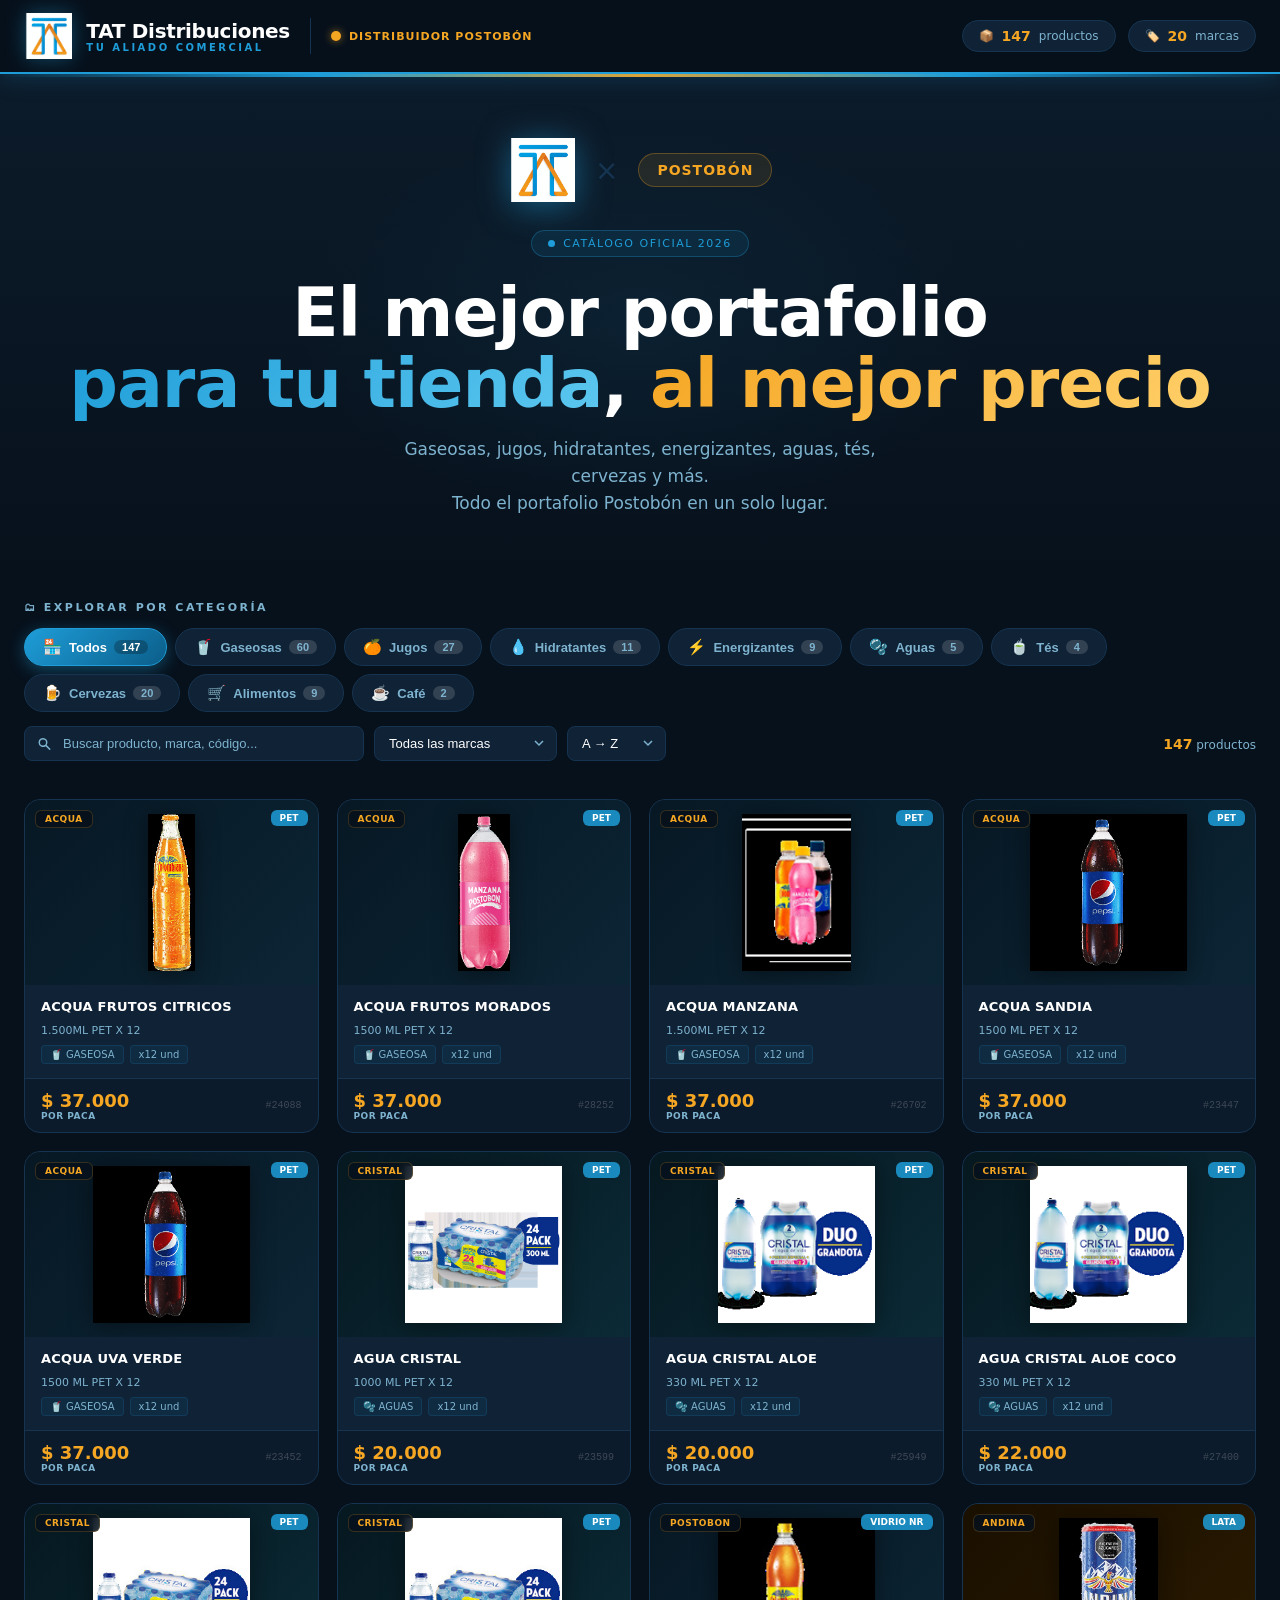
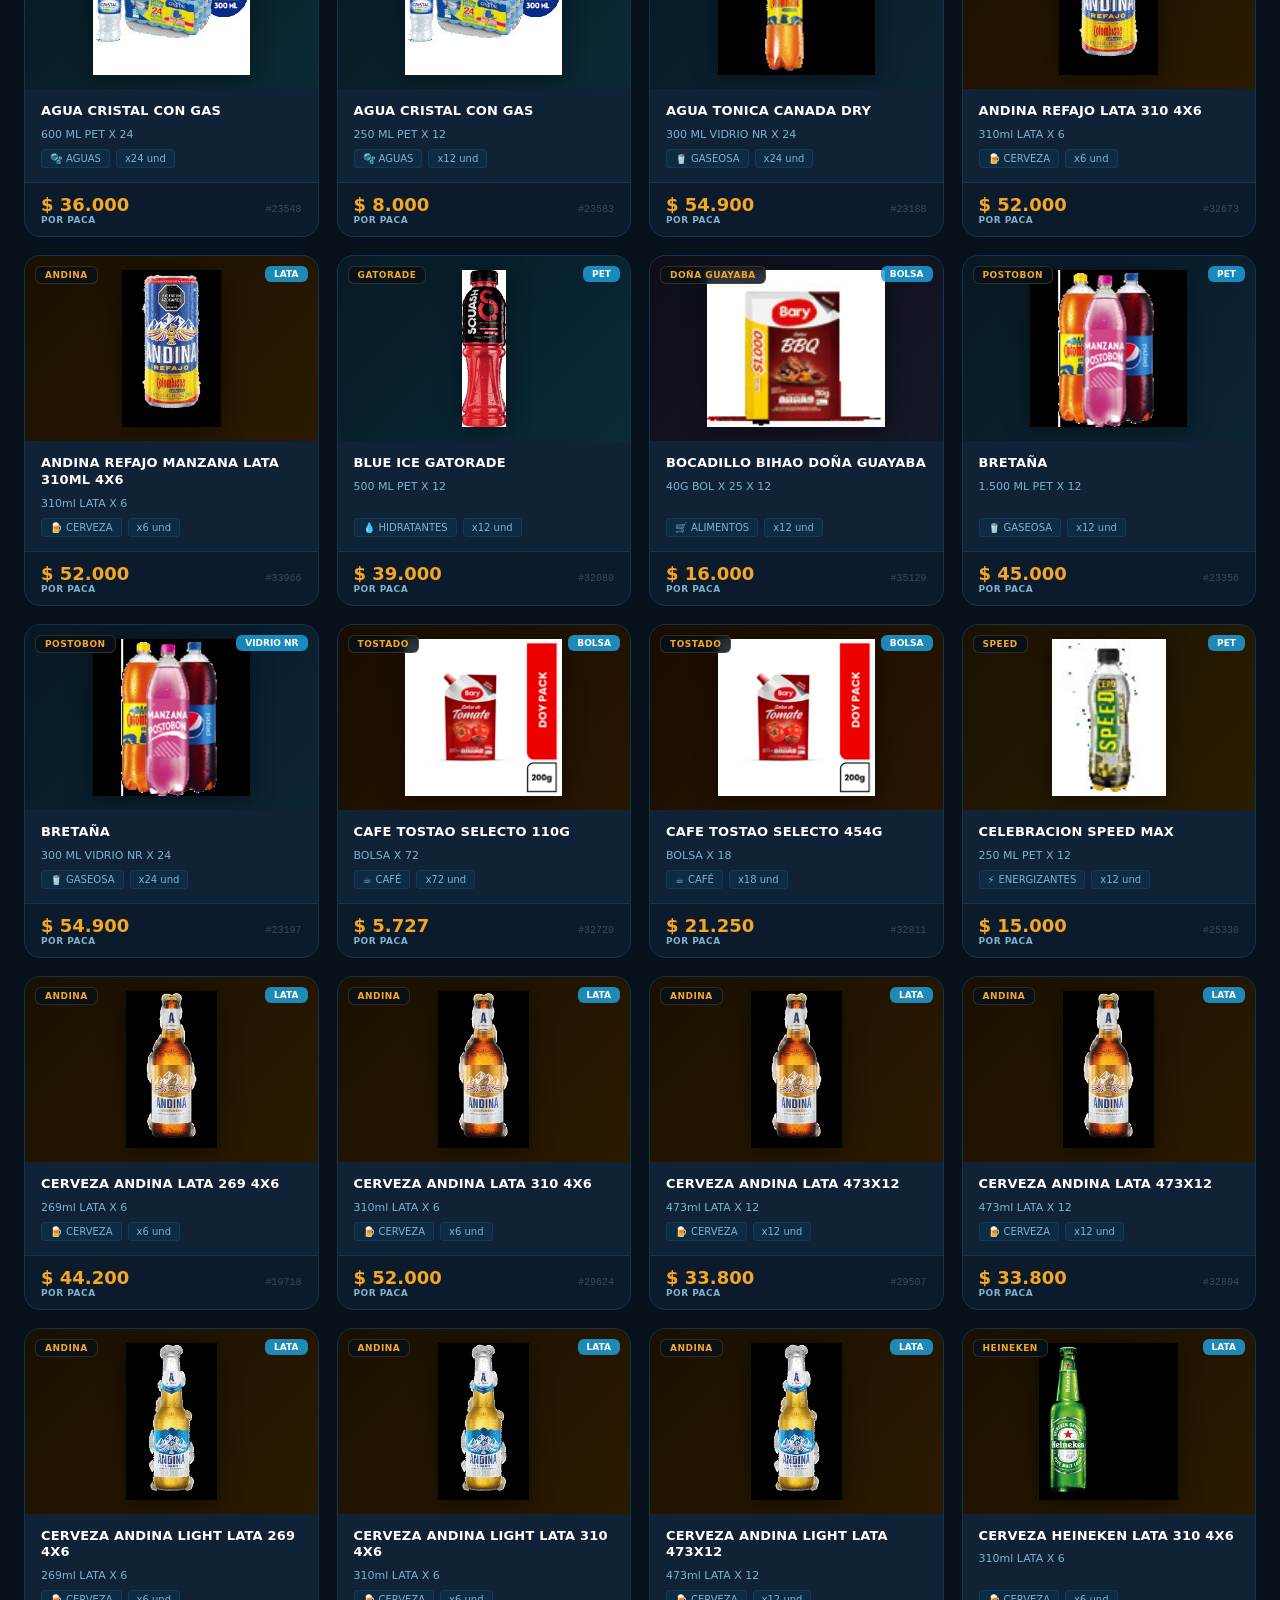
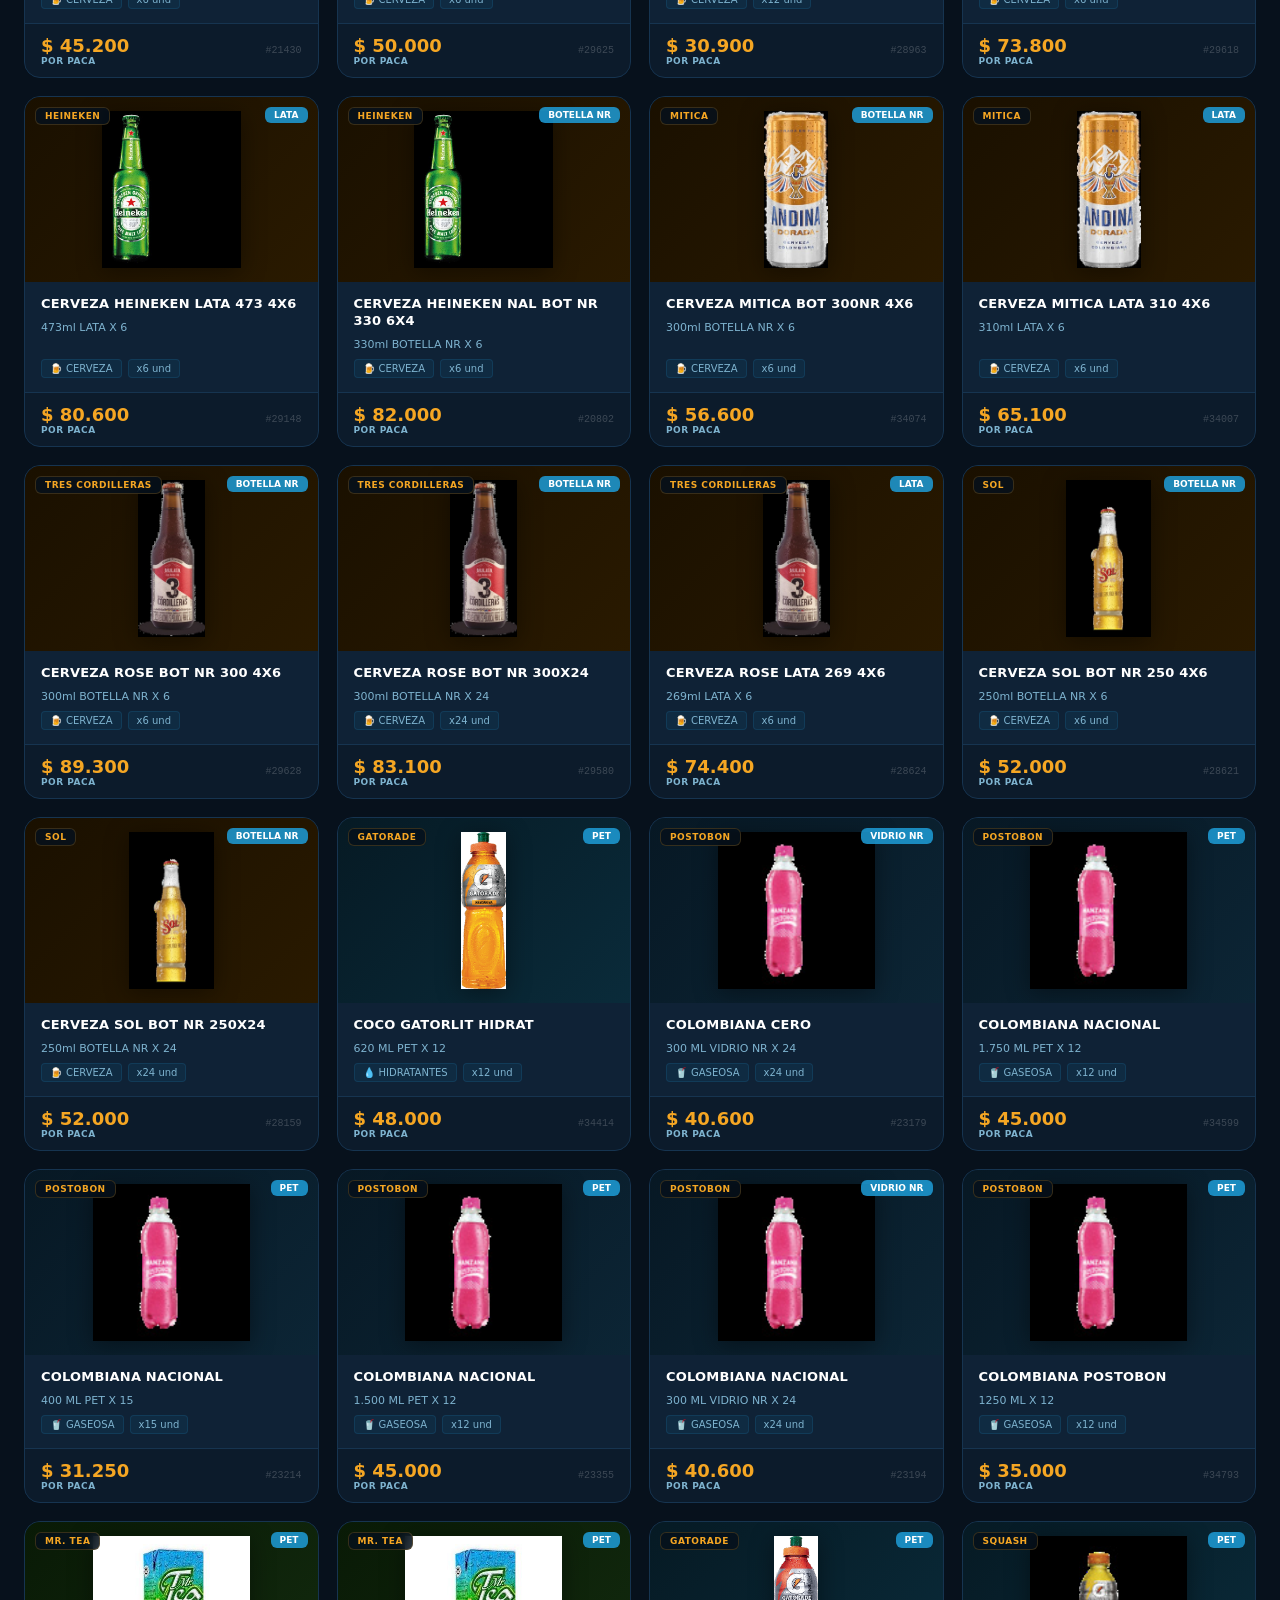
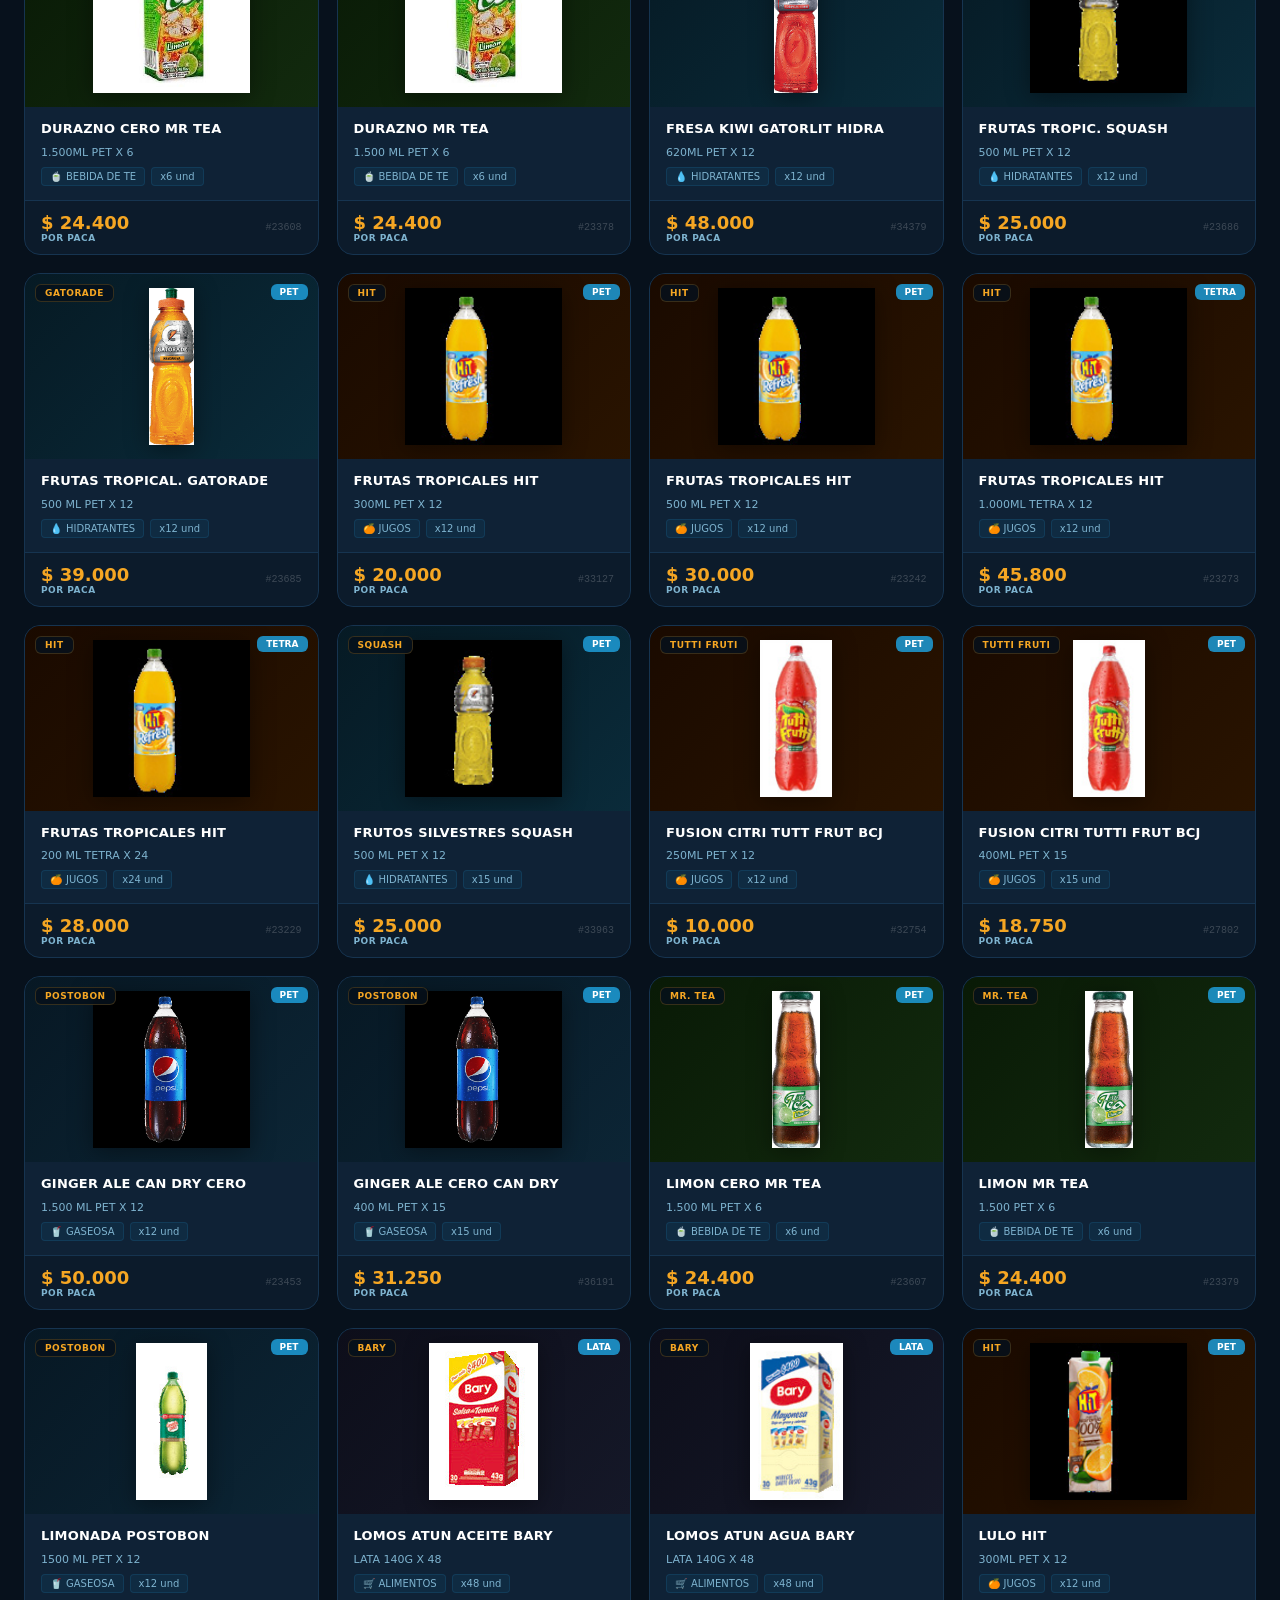
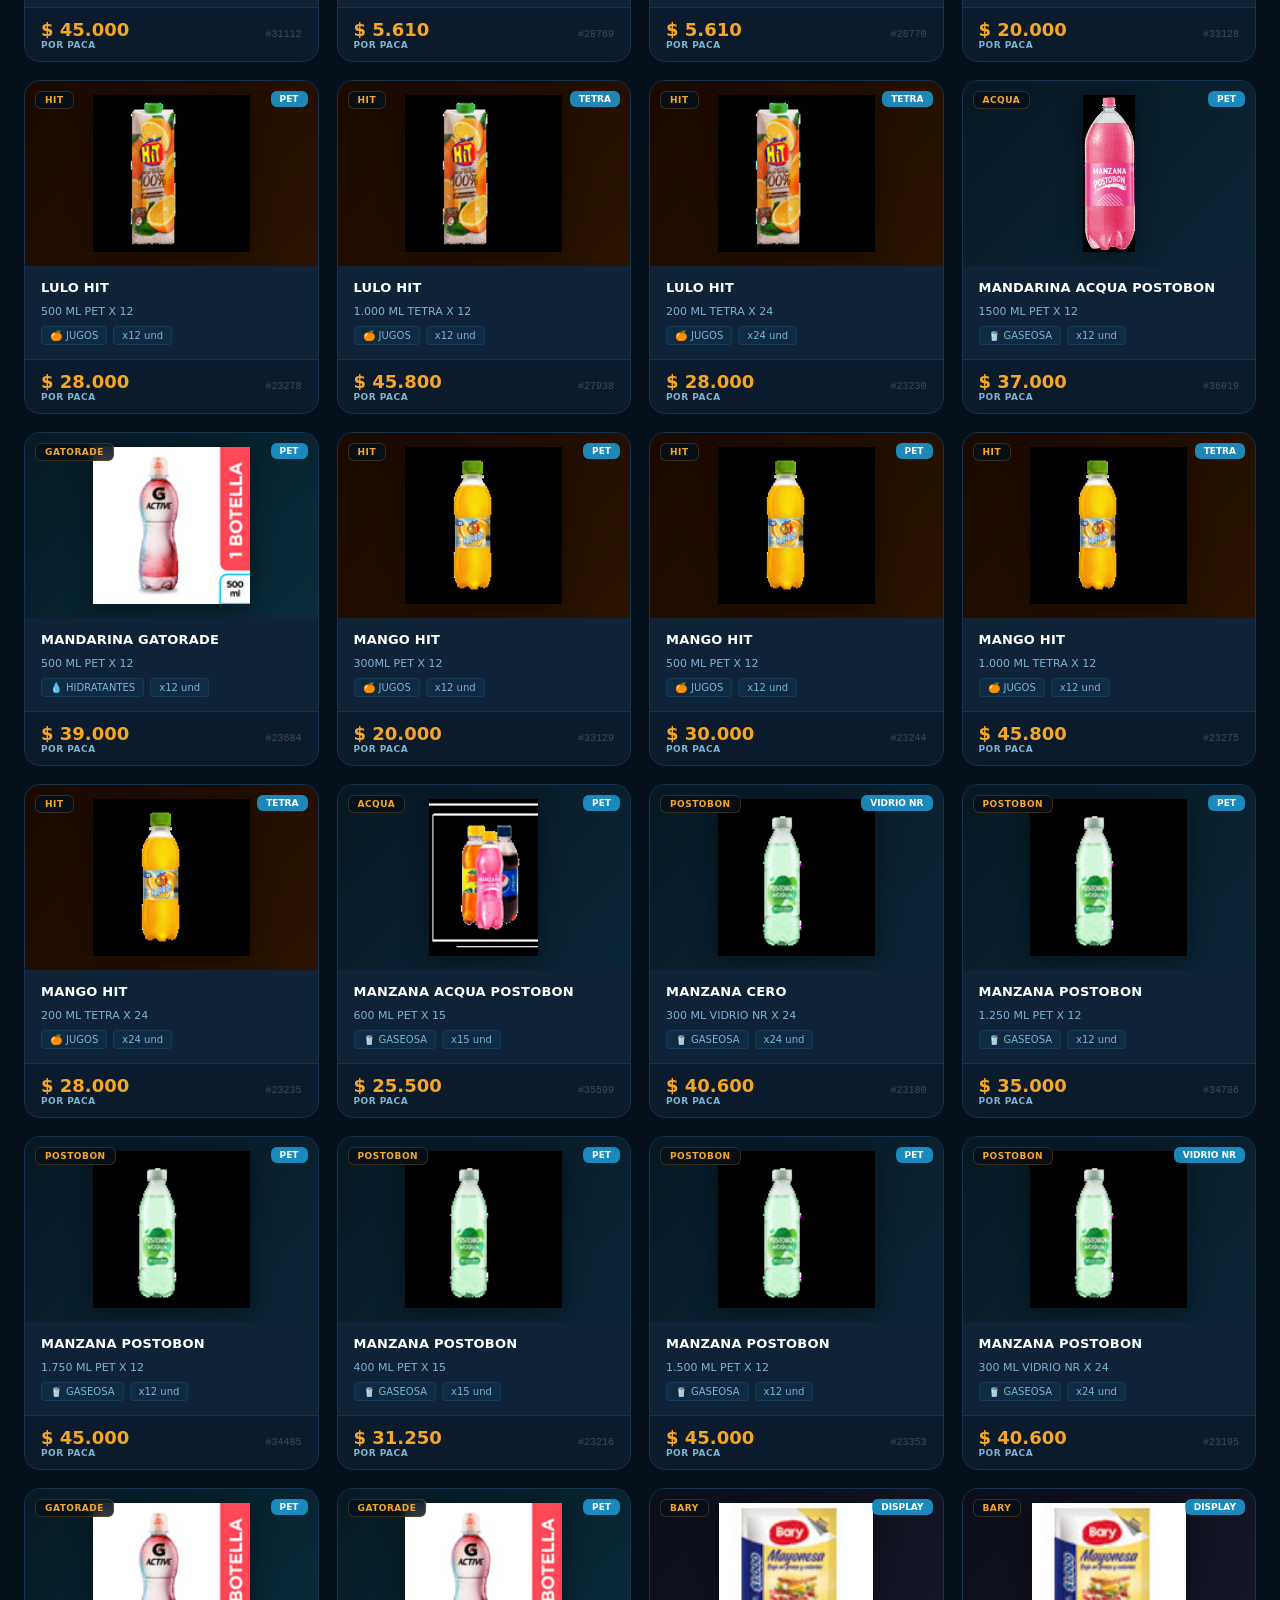
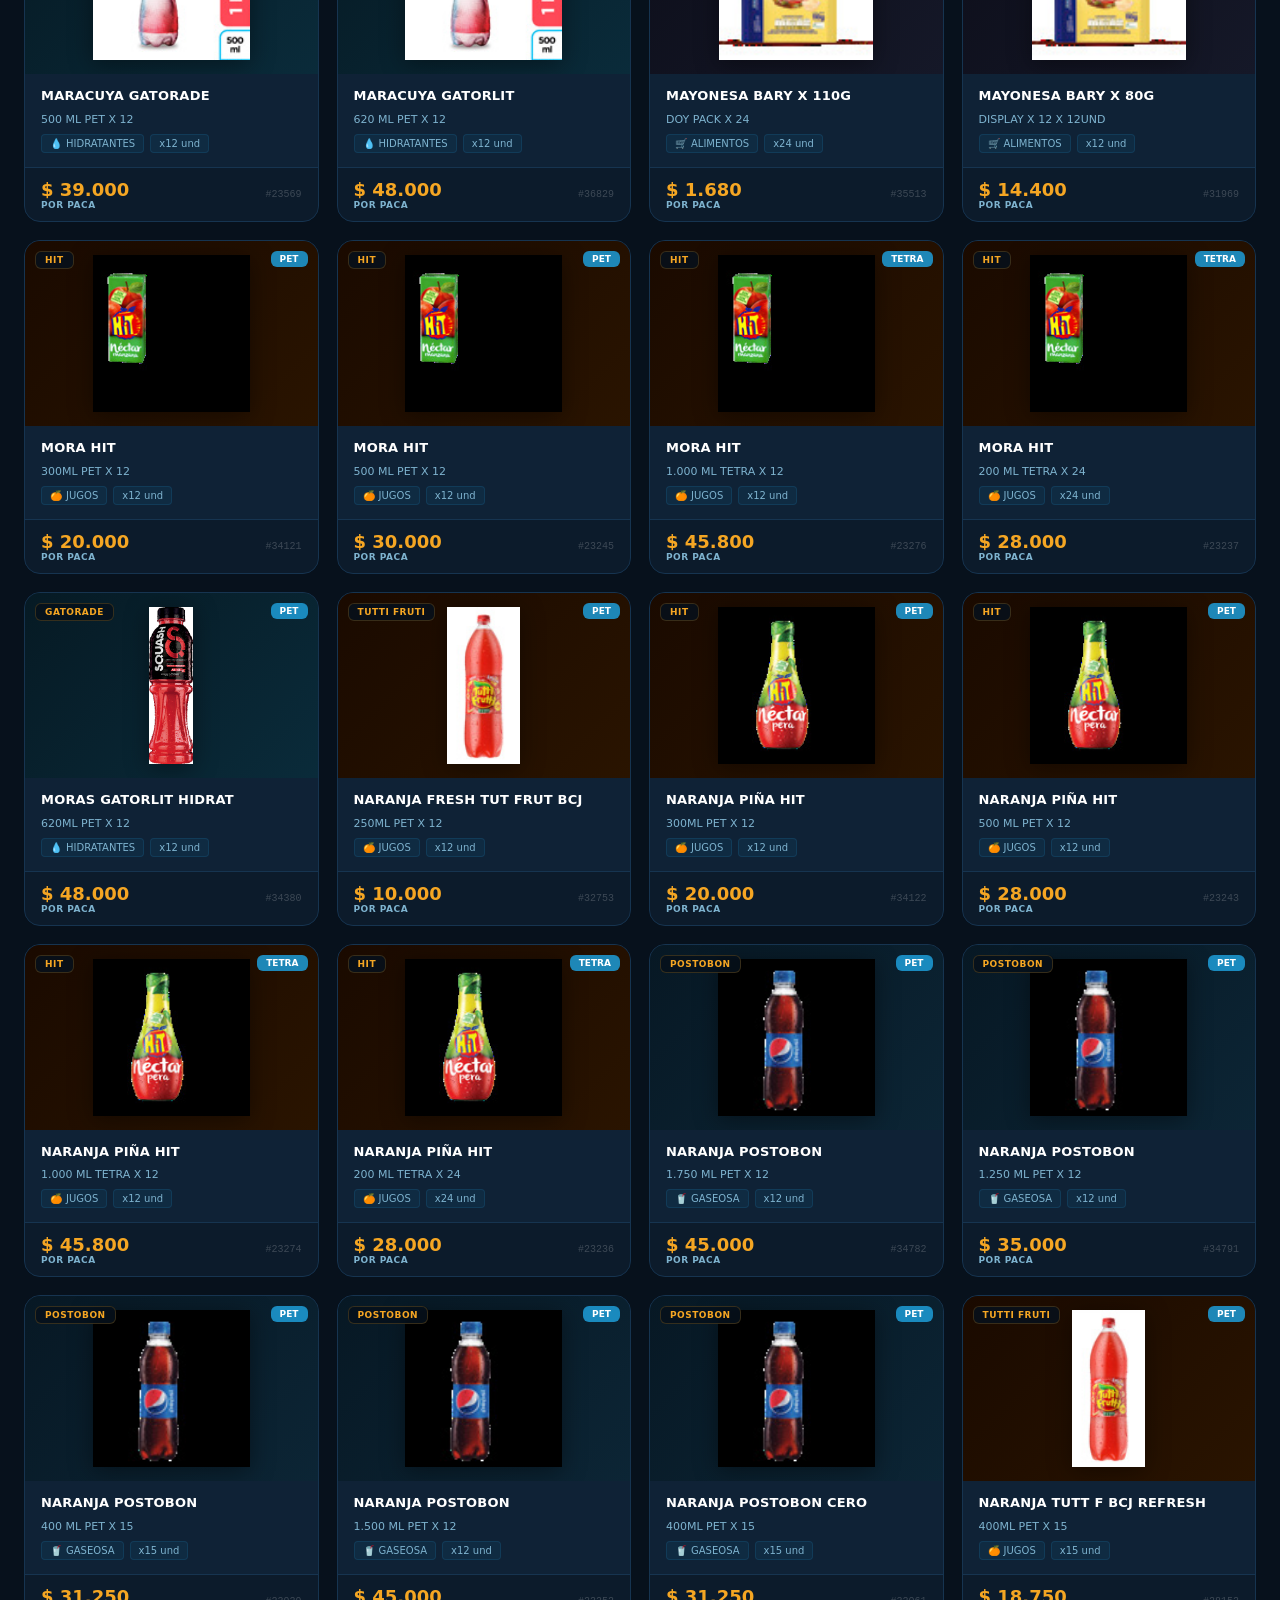
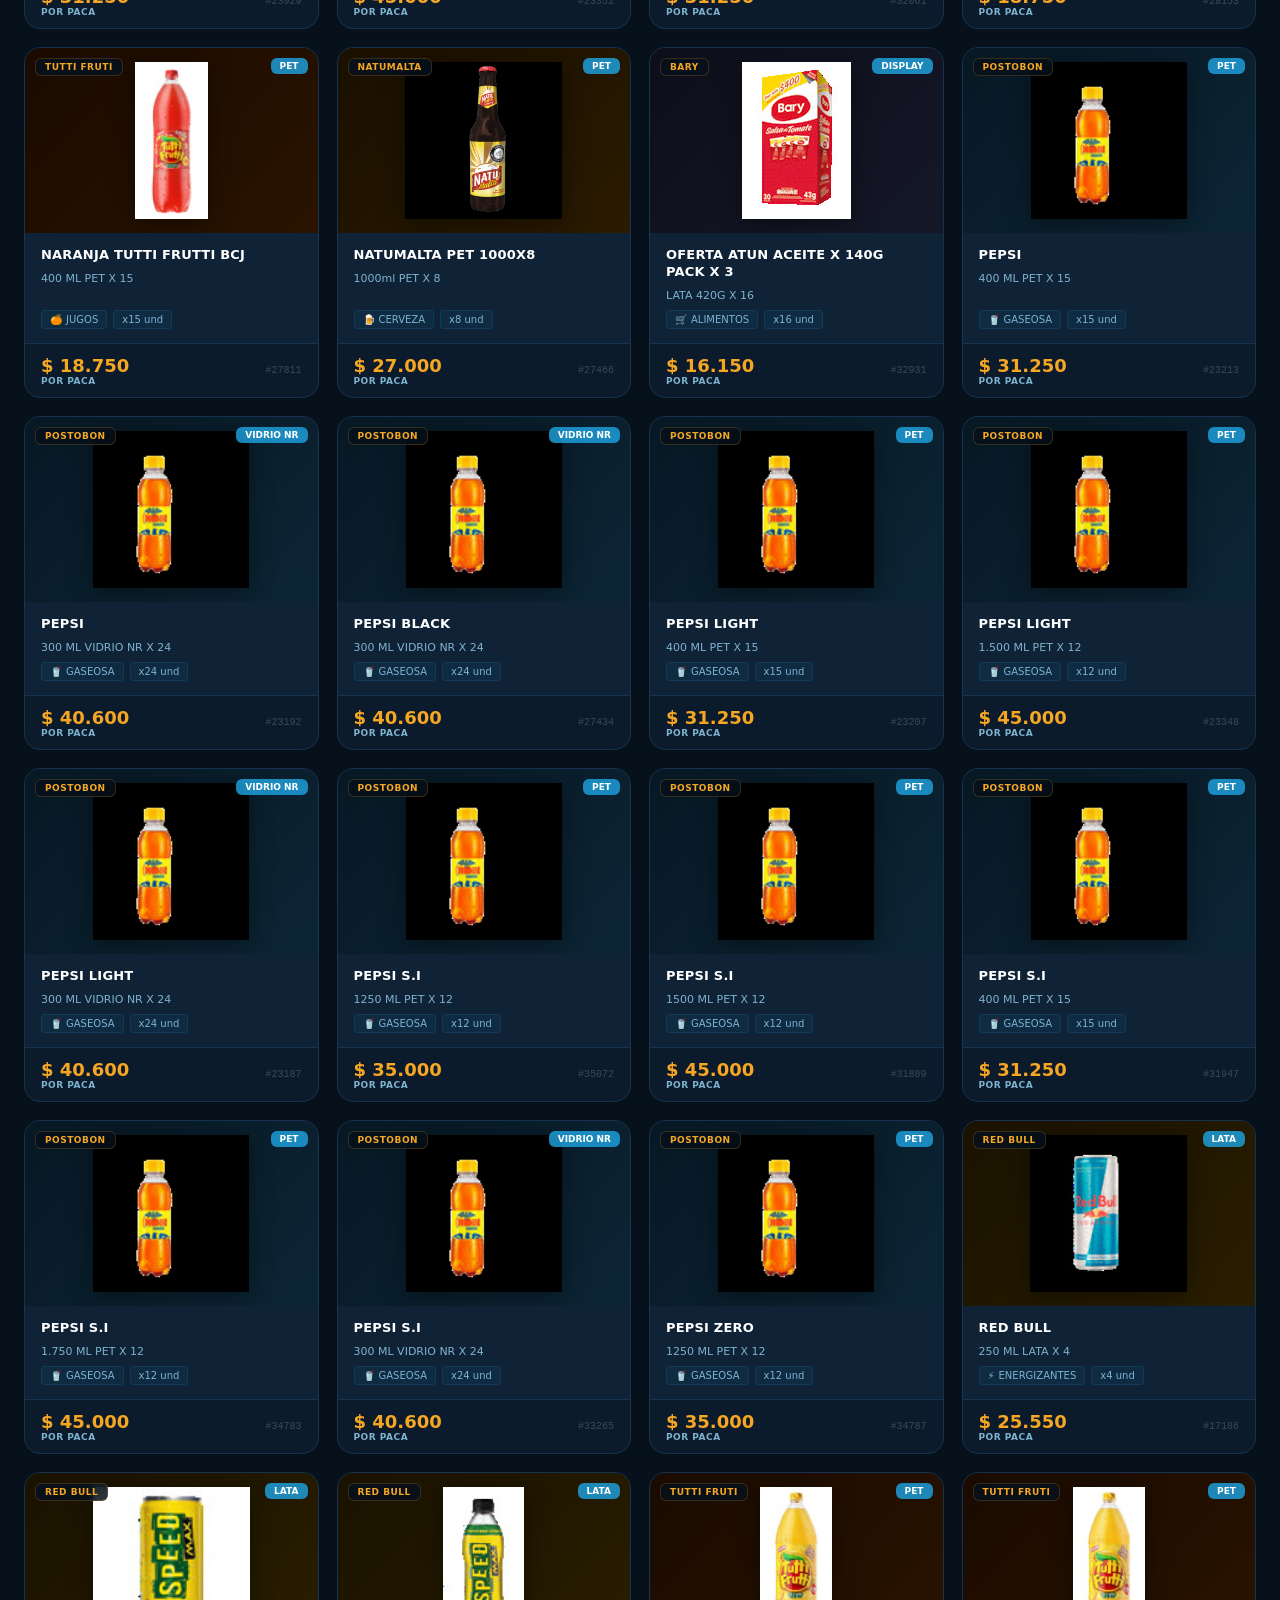
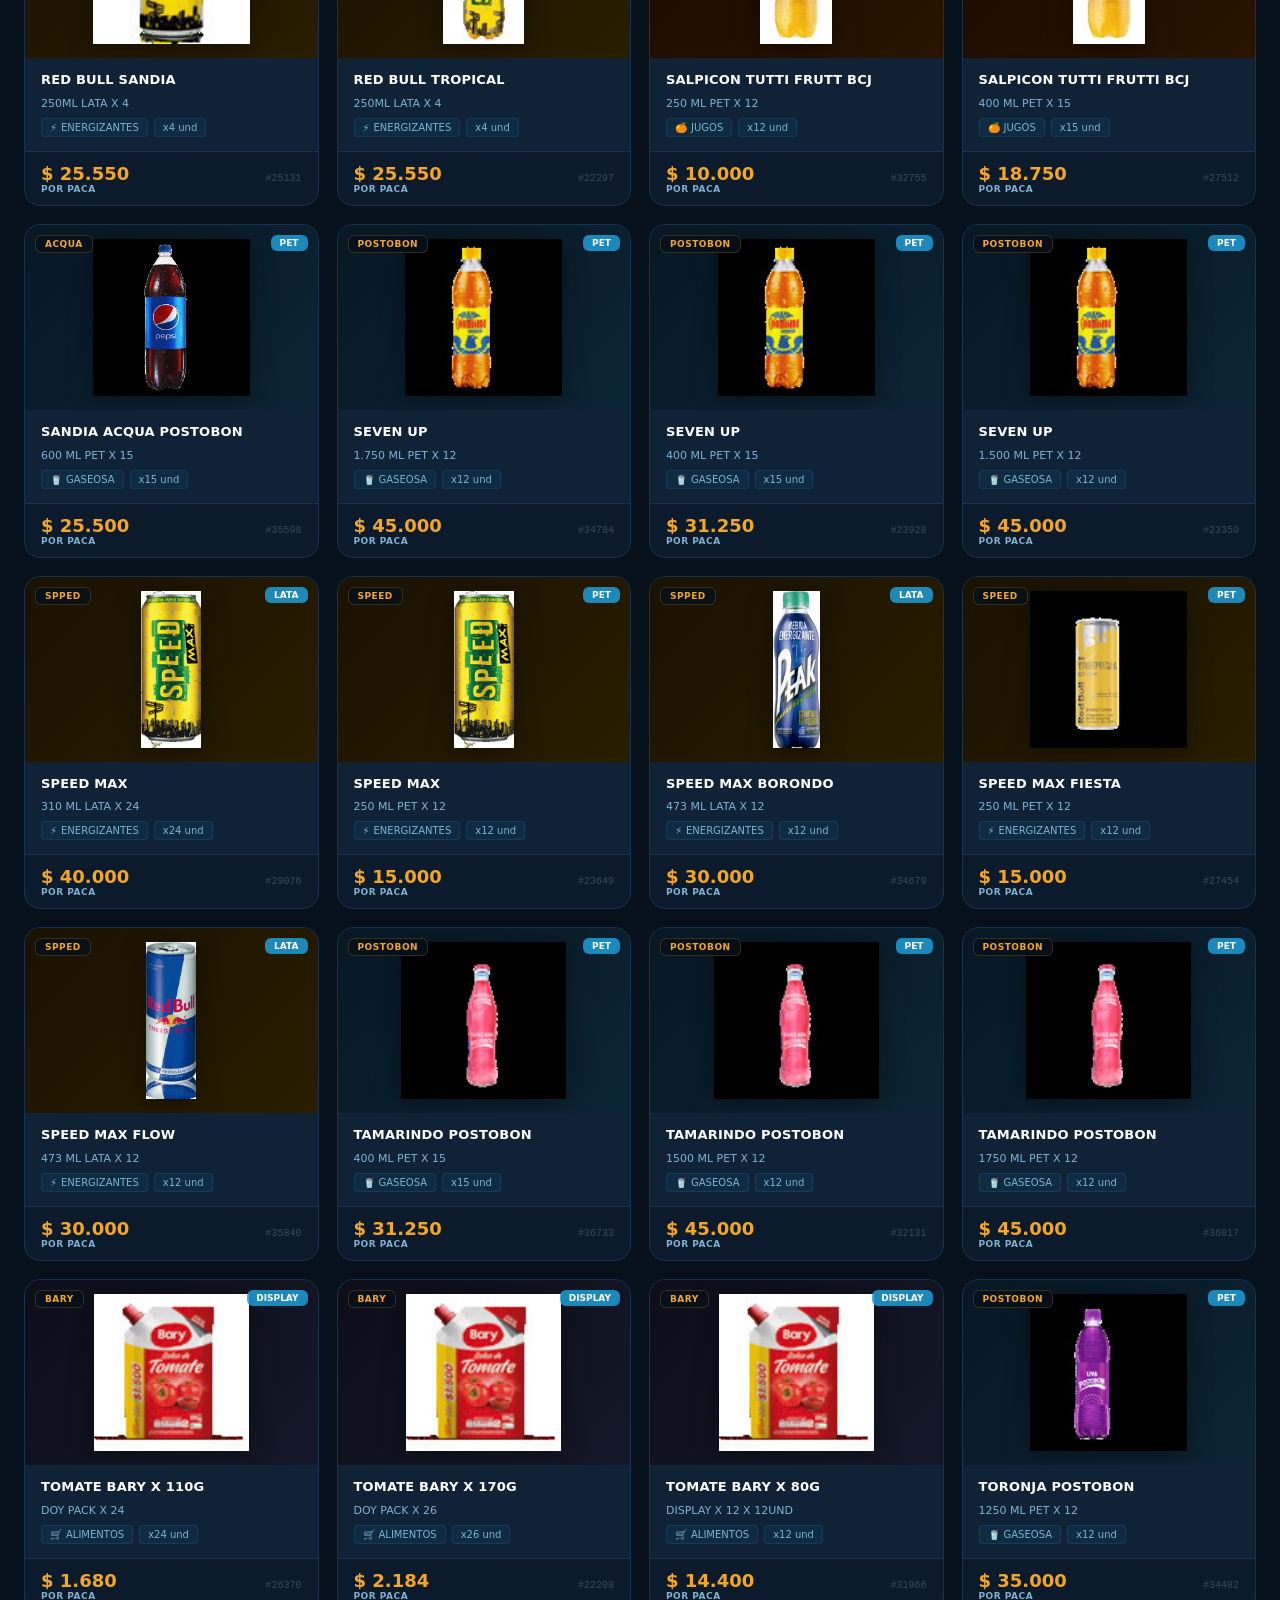
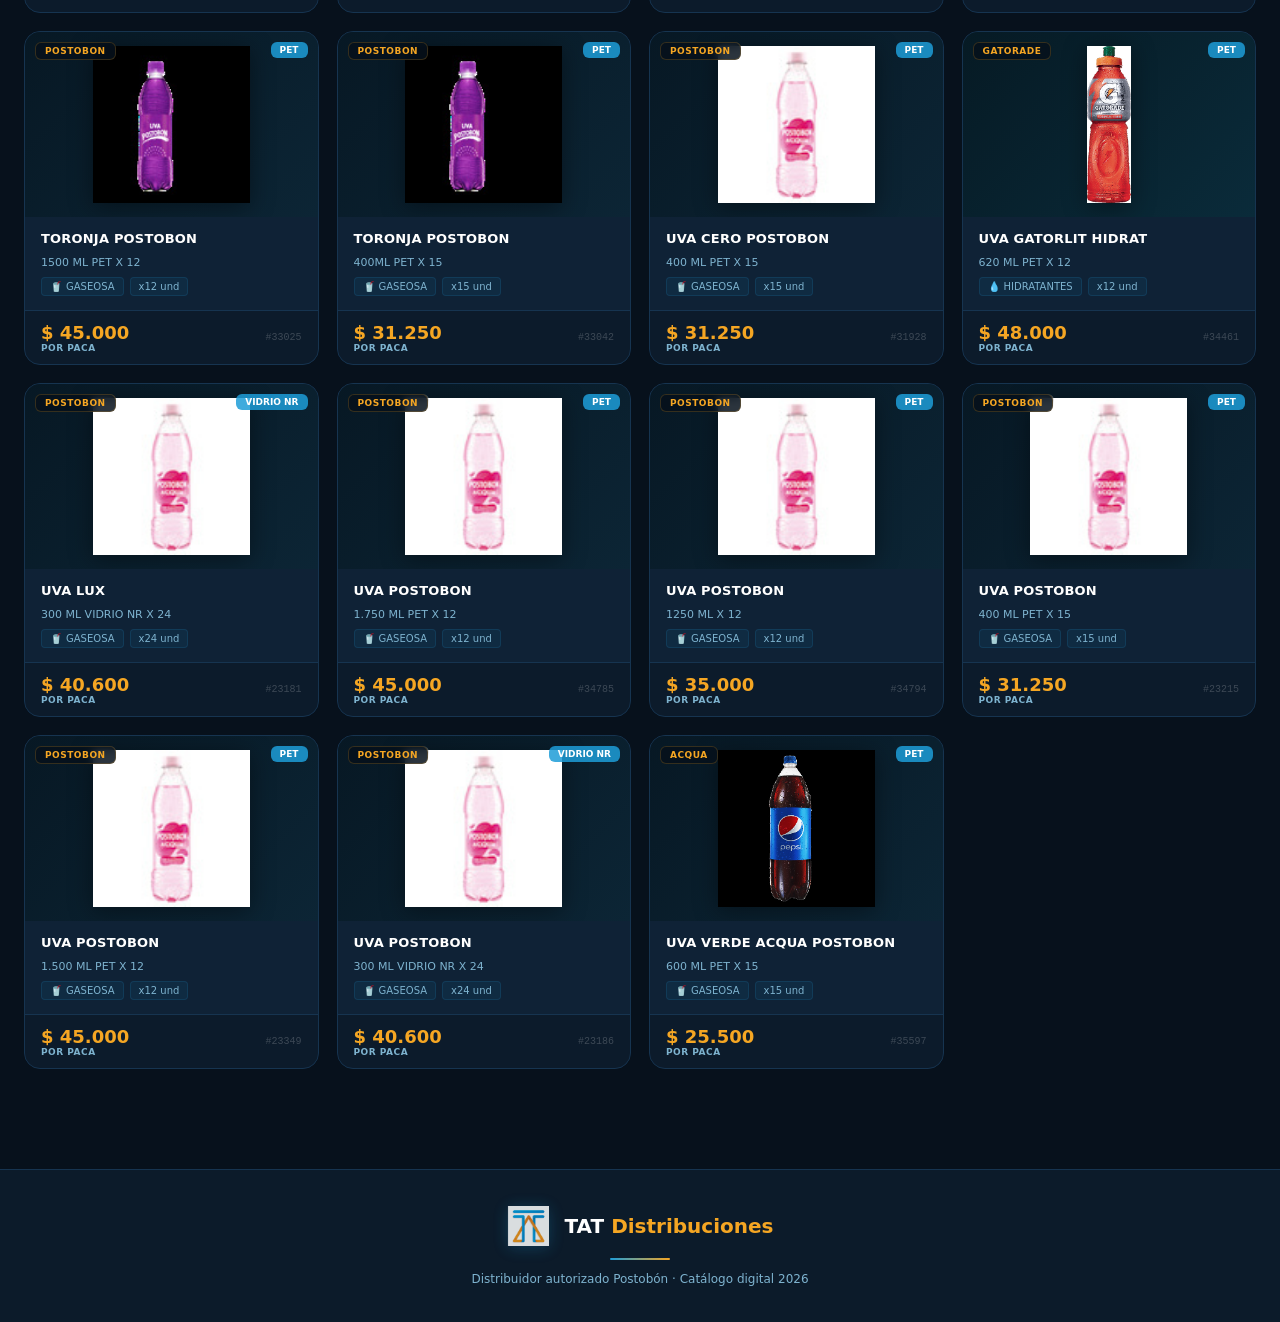
==== commit ffc81892: "segun" ====
--- a/index.html
+++ b/index.html
@@ -184,6 +184,7 @@
   </footer>
 
   <!-- ===== SCRIPTS ===== -->
+  <script src="assets/js/supabase.min.js"></script>
   <script src="assets/js/productos.js"></script>
   <script src="assets/js/app.js"></script>
   <script>
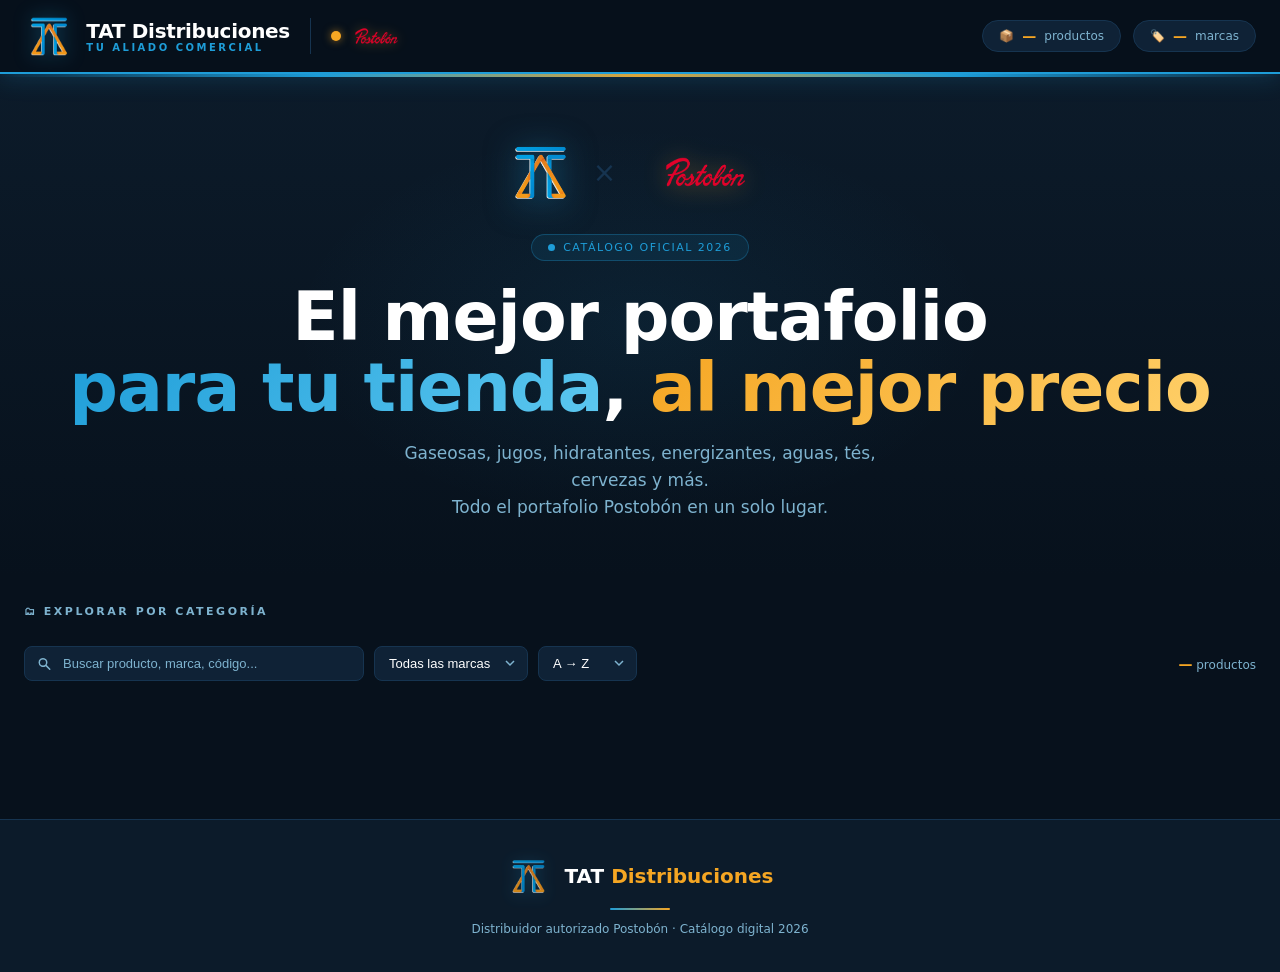
==== commit 63a5fb65: "postobon logo" ====
--- a/index.html
+++ b/index.html
@@ -27,7 +27,7 @@
       <!-- Asociación con Postobón -->
       <div class="logo-postobon">
         <div class="postobon-dot"></div>
-        <span class="postobon-label">Distribuidor Postobón</span>
+        <img src="logo-postobon.png" alt="Postobón" class="logo-postobon-img">
       </div>
 
       <!-- Stats -->
@@ -46,7 +46,7 @@
       <img src="logo_tat.png" alt="TAT" class="hero-logo-img">
       <span class="hero-x">×</span>
       <div class="hero-postobon-badge">
-        <span>Postobón</span>
+        <img src="logo-postobon.png" alt="Postobón" class="hero-postobon-logo">
       </div>
     </div>
 
--- a/assets/css/styles.css
+++ b/assets/css/styles.css
@@ -143,6 +143,13 @@
   font-weight: 700;
   letter-spacing: 1px;
   text-transform: uppercase;
+}
+
+.logo-postobon-img {
+  height: 28px;
+  width: auto;
+  filter: drop-shadow(0 0 6px rgba(245,166,35,0.4));
+  object-fit: contain;
 }
 
 /* ===== SEARCH ===== */
@@ -263,18 +270,17 @@
   display: flex;
   align-items: center;
   gap: 8px;
-  background: rgba(245,166,35,0.1);
-  border: 1.5px solid rgba(245,166,35,0.3);
+  background: transparent;
+  border: none;
   border-radius: 50px;
   padding: 8px 18px;
 }
 
-.hero-postobon-badge span {
-  font-size: 14px;
-  font-weight: 800;
-  color: var(--naranja);
-  letter-spacing: 1px;
-  text-transform: uppercase;
+.hero-postobon-logo {
+  height: 52px;
+  width: auto;
+  object-fit: contain;
+  filter: drop-shadow(0 2px 12px rgba(245,166,35,0.4));
 }
 
 .hero-badge {
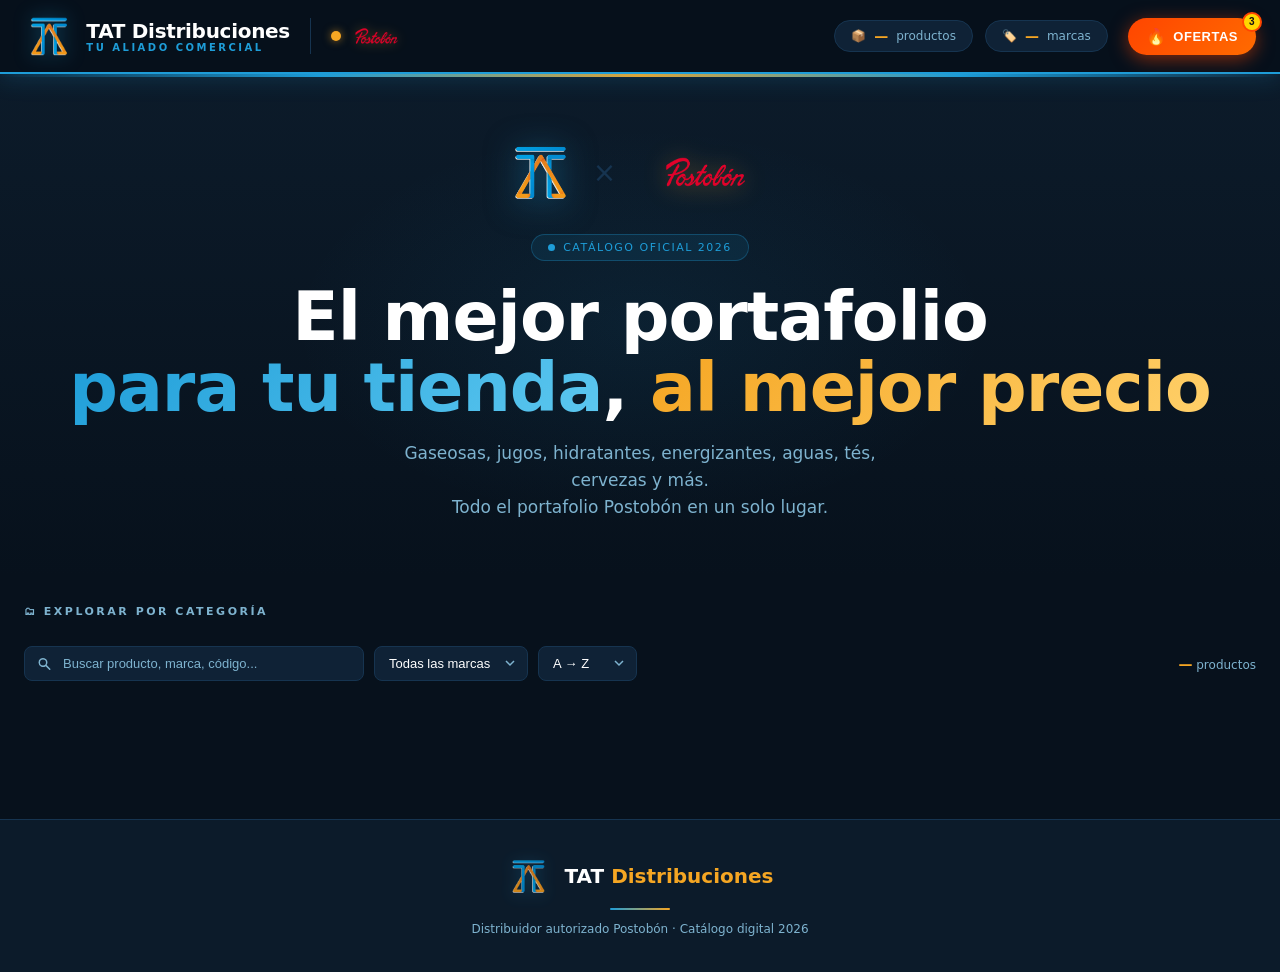
==== commit 06b44787: "ofertas" ====
--- a/index.html
+++ b/index.html
@@ -36,8 +36,41 @@
         <div class="stat-pill">🏷️ <strong id="total-marcas">—</strong> marcas</div>
       </div>
 
+      <!-- Botón Ofertas -->
+      <button class="ofertas-btn" id="btn-ofertas" onclick="abrirOfertas()" aria-label="Ver ofertas">
+        <span class="ofertas-btn-icon">🔥</span>
+        <span class="ofertas-btn-text">OFERTAS</span>
+        <span class="ofertas-btn-badge" id="ofertas-badge">3</span>
+      </button>
+
     </div>
   </header>
+
+  <!-- ===== MODAL OFERTAS ===== -->
+  <div class="ofertas-overlay" id="ofertas-overlay" onclick="cerrarOfertas(event)">
+    <div class="ofertas-modal" role="dialog" aria-modal="true" aria-label="Ofertas disponibles">
+
+      <!-- Header del modal -->
+      <div class="ofertas-header">
+        <div class="ofertas-header-bg"></div>
+        <div class="ofertas-header-content">
+          <div class="ofertas-megafono">📣</div>
+          <div>
+            <div class="ofertas-titulo-top">NO TE PIERDAS NUESTRAS</div>
+            <div class="ofertas-titulo-main">🔥 OFERTAS</div>
+          </div>
+          <button class="ofertas-close" onclick="cerrarOfertas()" aria-label="Cerrar">✕</button>
+        </div>
+      </div>
+
+      <!-- Grid de tarjetas de oferta -->
+      <div class="ofertas-grid" id="ofertas-grid"></div>
+
+      <div class="ofertas-footer">
+        <span>💬 Consulta disponibilidad con tu asesor TAT</span>
+      </div>
+    </div>
+  </div>
 
   <!-- ===== HERO ===== -->
   <section class="hero">
--- a/assets/css/styles.css
+++ b/assets/css/styles.css
@@ -677,15 +677,15 @@
 .card-id { font-size: 10px; color: rgba(255,255,255,0.2); font-family: monospace; }
 
 /* ===== COLORES FONDO POR CATEGORÍA ===== */
-.bg-gaseosa   { background: linear-gradient(135deg, #071824 0%, #0C2535 100%); }
-.bg-hidratantes{ background: linear-gradient(135deg, #061A24 0%, #0A2B3A 100%); }
-.bg-energizantes{ background: linear-gradient(135deg, #1A1200 0%, #2A1E00 100%); }
-.bg-jugos     { background: linear-gradient(135deg, #1A0A00 0%, #2A1400 100%); }
-.bg-aguas     { background: linear-gradient(135deg, #061820 0%, #0B2A36 100%); }
-.bg-te        { background: linear-gradient(135deg, #091A06 0%, #122A0E 100%); }
-.bg-cerveza   { background: linear-gradient(135deg, #1A1000 0%, #2A1A00 100%); }
-.bg-alimentos { background: linear-gradient(135deg, #0D0E1A 0%, #151828 100%); }
-.bg-cafe      { background: linear-gradient(135deg, #190D00 0%, #271600 100%); }
+.bg-gaseosa   { background: #f0f4f8; }
+.bg-hidratantes{ background: #f0f4f8; }
+.bg-energizantes{ background: #f0f4f8; }
+.bg-jugos     { background: #f0f4f8; }
+.bg-aguas     { background: #f0f4f8; }
+.bg-te        { background: #f0f4f8; }
+.bg-cerveza   { background: #f0f4f8; }
+.bg-alimentos { background: #f0f4f8; }
+.bg-cafe      { background: #f0f4f8; }
 
 /* ===== MODAL ===== */
 .modal-overlay {
@@ -987,3 +987,376 @@
   .hero h1 { font-size: 28px; }
   .hero-logo-banner { flex-wrap: wrap; }
 }
+
+
+/* ===================================================
+   OFERTAS — BOTÓN EN HEADER
+   =================================================== */
+.ofertas-btn {
+  display: flex;
+  align-items: center;
+  gap: 7px;
+  background: linear-gradient(135deg, #FF4500, #FF6B00);
+  border: none;
+  border-radius: 50px;
+  padding: 9px 18px;
+  cursor: pointer;
+  color: #fff;
+  font-weight: 800;
+  font-size: 13px;
+  letter-spacing: 0.5px;
+  box-shadow: 0 4px 18px rgba(255,69,0,0.5);
+  transition: all 0.25s cubic-bezier(0.4,0,0.2,1);
+  position: relative;
+  flex-shrink: 0;
+  animation: ofertas-pulse 2.5s infinite;
+}
+.ofertas-btn:hover {
+  transform: translateY(-2px) scale(1.04);
+  box-shadow: 0 8px 28px rgba(255,69,0,0.7);
+  animation: none;
+}
+.ofertas-btn:active { transform: scale(0.97); }
+
+@keyframes ofertas-pulse {
+  0%, 100% { box-shadow: 0 4px 18px rgba(255,69,0,0.5); }
+  50%       { box-shadow: 0 4px 28px rgba(255,107,0,0.9); }
+}
+
+.ofertas-btn-icon { font-size: 16px; }
+.ofertas-btn-text { font-size: 13px; }
+
+.ofertas-btn-badge {
+  position: absolute;
+  top: -6px;
+  right: -6px;
+  background: #FFD700;
+  color: #111;
+  font-size: 10px;
+  font-weight: 900;
+  width: 20px;
+  height: 20px;
+  border-radius: 50%;
+  display: flex;
+  align-items: center;
+  justify-content: center;
+  border: 2px solid #FF4500;
+  line-height: 1;
+}
+
+/* ===================================================
+   OFERTAS — OVERLAY Y MODAL
+   =================================================== */
+.ofertas-overlay {
+  position: fixed;
+  inset: 0;
+  background: rgba(0,0,0,0.85);
+  z-index: 1100;
+  display: flex;
+  align-items: center;
+  justify-content: center;
+  padding: 16px;
+  opacity: 0;
+  pointer-events: none;
+  transition: opacity 0.3s ease;
+  backdrop-filter: blur(6px);
+}
+.ofertas-overlay.open {
+  opacity: 1;
+  pointer-events: all;
+}
+
+.ofertas-modal {
+  background: #0C1B2A;
+  border: 2px solid #FF4500;
+  border-radius: 20px;
+  width: 100%;
+  max-width: 1000px;
+  max-height: 90vh;
+  overflow-y: auto;
+  box-shadow: 0 20px 80px rgba(255,69,0,0.3), 0 0 0 1px rgba(255,107,0,0.2);
+  transform: scale(0.9) translateY(30px);
+  transition: transform 0.35s cubic-bezier(0.34,1.56,0.64,1);
+  scrollbar-width: thin;
+  scrollbar-color: #FF4500 #0C1B2A;
+}
+.ofertas-overlay.open .ofertas-modal {
+  transform: scale(1) translateY(0);
+}
+
+/* ===================================================
+   OFERTAS — HEADER DEL MODAL
+   =================================================== */
+.ofertas-header {
+  position: relative;
+  overflow: hidden;
+  border-radius: 18px 18px 0 0;
+  padding: 24px 28px 20px;
+}
+
+.ofertas-header-bg {
+  position: absolute;
+  inset: 0;
+  background: linear-gradient(135deg, #1a0a00, #2d1200, #1a0500);
+  z-index: 0;
+}
+.ofertas-header-bg::after {
+  content: '';
+  position: absolute;
+  inset: 0;
+  background: repeating-linear-gradient(
+    45deg,
+    transparent,
+    transparent 20px,
+    rgba(255,69,0,0.04) 20px,
+    rgba(255,69,0,0.04) 40px
+  );
+}
+
+.ofertas-header-content {
+  position: relative;
+  z-index: 1;
+  display: flex;
+  align-items: center;
+  gap: 20px;
+}
+
+.ofertas-megafono {
+  font-size: 48px;
+  filter: drop-shadow(0 4px 16px rgba(255,165,0,0.6));
+  flex-shrink: 0;
+  animation: swing 2s ease-in-out infinite;
+}
+@keyframes swing {
+  0%, 100% { transform: rotate(-10deg); }
+  50%       { transform: rotate(10deg); }
+}
+
+.ofertas-titulo-top {
+  font-size: 13px;
+  font-weight: 700;
+  color: rgba(255,255,255,0.7);
+  letter-spacing: 2px;
+  text-transform: uppercase;
+  margin-bottom: 4px;
+}
+
+.ofertas-titulo-main {
+  font-size: clamp(28px, 5vw, 44px);
+  font-weight: 900;
+  color: #FFD700;
+  text-transform: uppercase;
+  letter-spacing: -1px;
+  text-shadow: 0 2px 20px rgba(255,215,0,0.5), 0 0 60px rgba(255,69,0,0.3);
+  line-height: 1;
+}
+
+.ofertas-close {
+  margin-left: auto;
+  background: rgba(255,255,255,0.1);
+  border: 1px solid rgba(255,255,255,0.2);
+  color: #fff;
+  width: 38px;
+  height: 38px;
+  border-radius: 50%;
+  font-size: 16px;
+  cursor: pointer;
+  display: flex;
+  align-items: center;
+  justify-content: center;
+  flex-shrink: 0;
+  transition: all 0.2s;
+}
+.ofertas-close:hover {
+  background: rgba(255,69,0,0.3);
+  border-color: #FF4500;
+}
+
+/* ===================================================
+   OFERTAS — GRID DE TARJETAS
+   =================================================== */
+.ofertas-grid {
+  display: grid;
+  grid-template-columns: repeat(auto-fit, minmax(280px, 1fr));
+  gap: 20px;
+  padding: 24px 24px 20px;
+}
+
+/* ===================================================
+   OFERTAS — TARJETA INDIVIDUAL
+   =================================================== */
+.oferta-card {
+  background: linear-gradient(160deg, #0F2236, #0A1820);
+  border: 2px solid #FFD700;
+  border-radius: 16px;
+  overflow: hidden;
+  box-shadow: 0 8px 32px rgba(255,215,0,0.15), inset 0 1px 0 rgba(255,215,0,0.1);
+  transition: transform 0.25s ease, box-shadow 0.25s ease;
+}
+.oferta-card:hover {
+  transform: translateY(-4px);
+  box-shadow: 0 16px 48px rgba(255,215,0,0.3);
+}
+
+/* Imagen del producto */
+.oferta-img-wrap {
+  background: linear-gradient(180deg, #122840 0%, #0C1B2A 100%);
+  padding: 20px;
+  display: flex;
+  align-items: center;
+  justify-content: center;
+  min-height: 150px;
+  position: relative;
+}
+.oferta-img-wrap img {
+  max-height: 120px;
+  max-width: 100%;
+  object-fit: contain;
+  filter: drop-shadow(0 8px 20px rgba(0,0,0,0.5));
+}
+.oferta-img-placeholder {
+  font-size: 56px;
+  filter: drop-shadow(0 4px 12px rgba(0,0,0,0.5));
+}
+
+/* Badge GRATIS */
+.oferta-gratis-badge {
+  position: absolute;
+  top: 12px;
+  right: 12px;
+  background: linear-gradient(135deg, #FFD700, #FFA500);
+  color: #000;
+  font-size: 10px;
+  font-weight: 900;
+  padding: 5px 10px;
+  border-radius: 20px;
+  text-transform: uppercase;
+  letter-spacing: 0.5px;
+  box-shadow: 0 4px 12px rgba(255,165,0,0.5);
+  animation: bounce-badge 1.5s ease-in-out infinite;
+}
+@keyframes bounce-badge {
+  0%, 100% { transform: scale(1); }
+  50%       { transform: scale(1.08); }
+}
+
+/* Descripción */
+.oferta-desc {
+  background: #163450;
+  padding: 10px 14px;
+  text-align: center;
+  font-size: 13px;
+  font-weight: 800;
+  color: #fff;
+  text-transform: uppercase;
+  letter-spacing: 0.3px;
+  line-height: 1.3;
+  border-top: 1px solid rgba(255,215,0,0.2);
+  border-bottom: 1px solid rgba(255,215,0,0.2);
+}
+
+.oferta-gratis-line {
+  background: linear-gradient(135deg, #FFD700, #FFA500);
+  color: #000;
+  font-size: 11px;
+  font-weight: 900;
+  text-align: center;
+  padding: 5px;
+  letter-spacing: 1px;
+  text-transform: uppercase;
+}
+
+/* Tabla de precios */
+.oferta-precios {
+  padding: 14px;
+  display: grid;
+  grid-template-columns: 1fr 1fr;
+  gap: 8px;
+}
+
+.oferta-precio-cell {
+  background: rgba(255,255,255,0.04);
+  border: 1px solid rgba(255,255,255,0.08);
+  border-radius: 8px;
+  padding: 8px 10px;
+  text-align: center;
+}
+.oferta-precio-cell.oferta {
+  background: rgba(220,20,60,0.15);
+  border-color: rgba(220,20,60,0.3);
+}
+
+.oferta-precio-label {
+  font-size: 9px;
+  font-weight: 700;
+  color: rgba(255,255,255,0.5);
+  text-transform: uppercase;
+  letter-spacing: 0.5px;
+  margin-bottom: 3px;
+  line-height: 1.2;
+}
+.oferta-precio-label.regular { color: rgba(255,255,255,0.4); }
+.oferta-precio-label.red     { color: rgba(255,100,100,0.9); }
+
+.oferta-precio-valor {
+  font-size: 17px;
+  font-weight: 900;
+  color: #fff;
+  line-height: 1;
+}
+.oferta-precio-valor.red { color: #FF4444; font-size: 19px; }
+
+/* Ahorro */
+.oferta-ahorro {
+  margin: 0 14px 14px;
+  background: linear-gradient(135deg, #FFD700, #FFA500);
+  border-radius: 12px;
+  padding: 10px 16px;
+  display: flex;
+  align-items: center;
+  justify-content: space-between;
+  box-shadow: 0 4px 16px rgba(255,165,0,0.4);
+}
+.oferta-ahorro-label {
+  font-size: 11px;
+  font-weight: 800;
+  color: #000;
+  text-transform: uppercase;
+  letter-spacing: 0.5px;
+}
+.oferta-ahorro-valor {
+  font-size: 20px;
+  font-weight: 900;
+  color: #000;
+}
+
+/* Sin ofertas */
+.ofertas-empty {
+  text-align: center;
+  padding: 48px 24px;
+  color: rgba(255,255,255,0.3);
+}
+.ofertas-empty-icon { font-size: 48px; margin-bottom: 12px; }
+.ofertas-empty-text { font-size: 15px; }
+
+/* Footer del modal */
+.ofertas-footer {
+  padding: 14px 24px;
+  border-top: 1px solid rgba(255,215,0,0.15);
+  text-align: center;
+  font-size: 12px;
+  color: rgba(255,255,255,0.4);
+}
+
+/* ===================================================
+   OFERTAS — RESPONSIVE
+   =================================================== */
+@media (max-width: 600px) {
+  .ofertas-btn-text { display: inline; }
+  .ofertas-btn { padding: 9px 14px; gap: 6px; font-size: 12px; }
+  .ofertas-btn-icon { font-size: 15px; }
+  .ofertas-grid { grid-template-columns: 1fr; padding: 16px; gap: 16px; }
+  .ofertas-titulo-main { font-size: 28px; }
+  .ofertas-megafono { font-size: 36px; }
+  .oferta-precios { grid-template-columns: 1fr 1fr; }
+}
